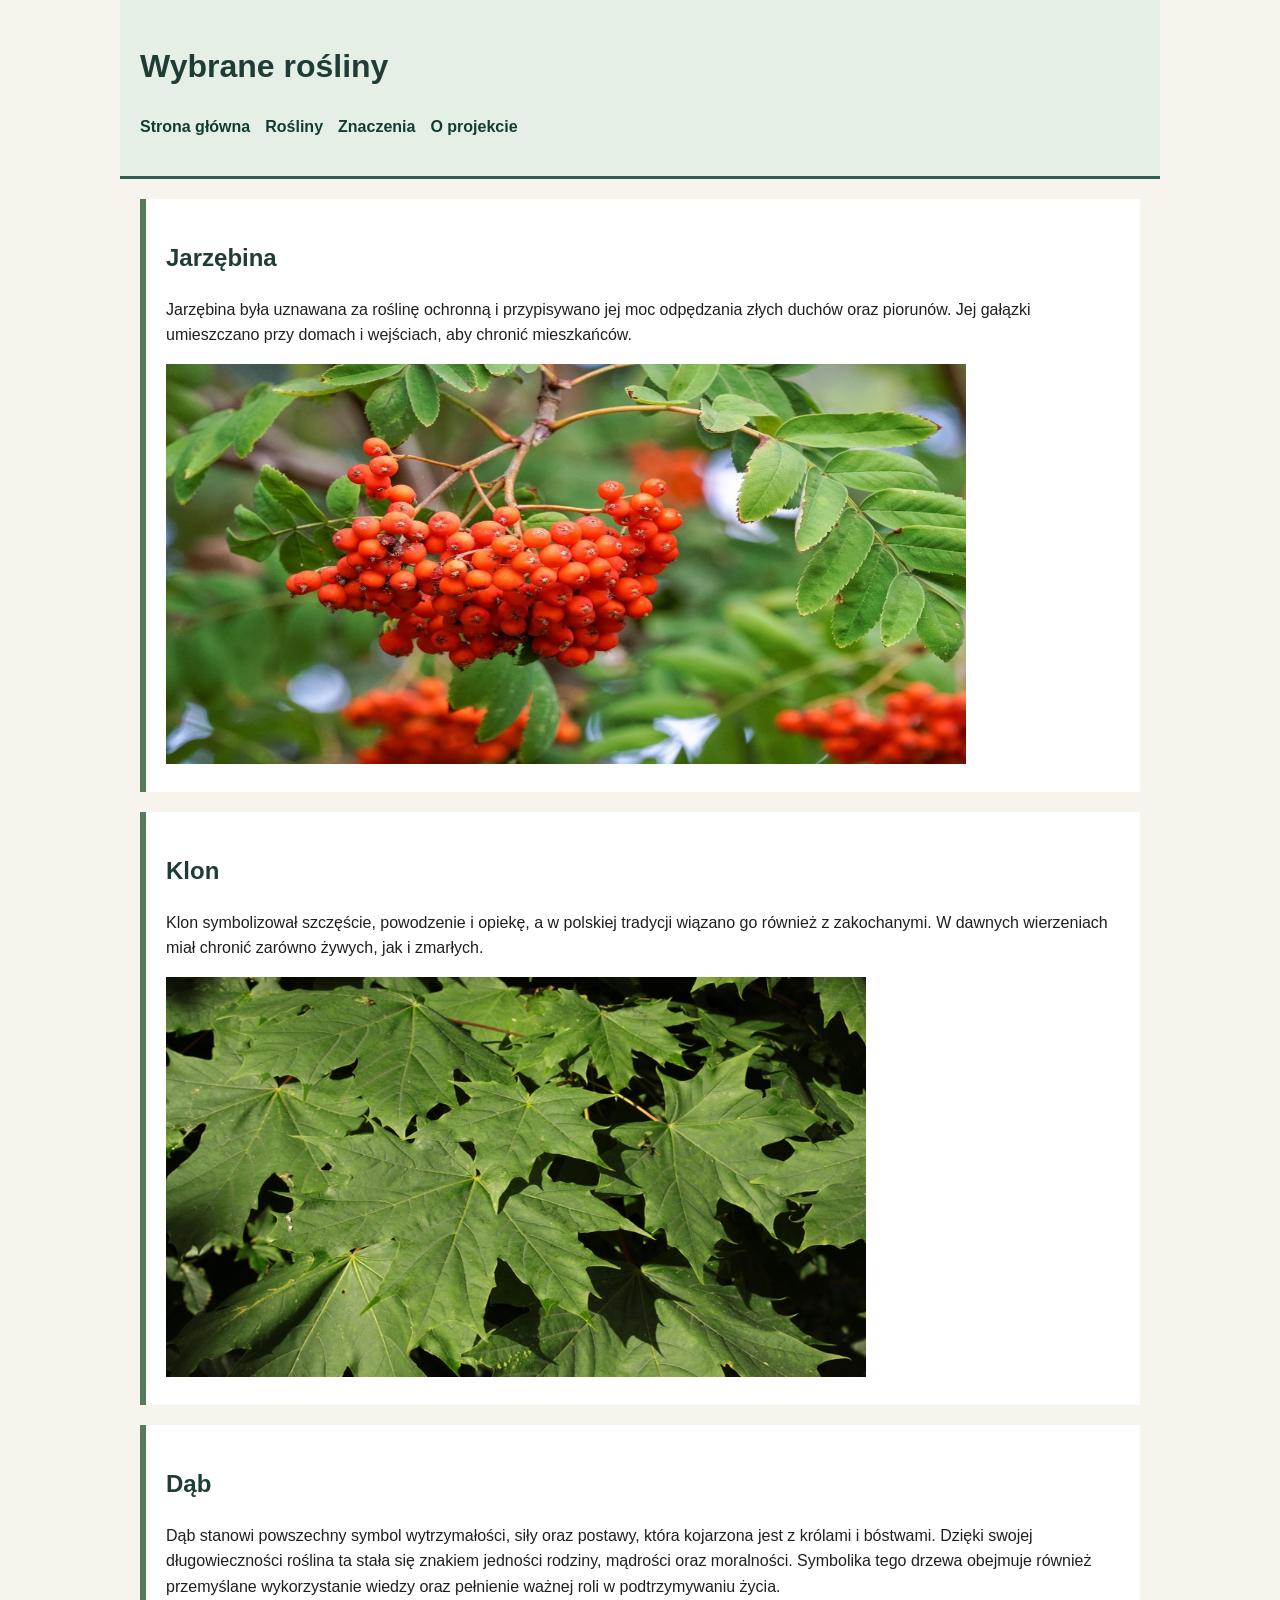
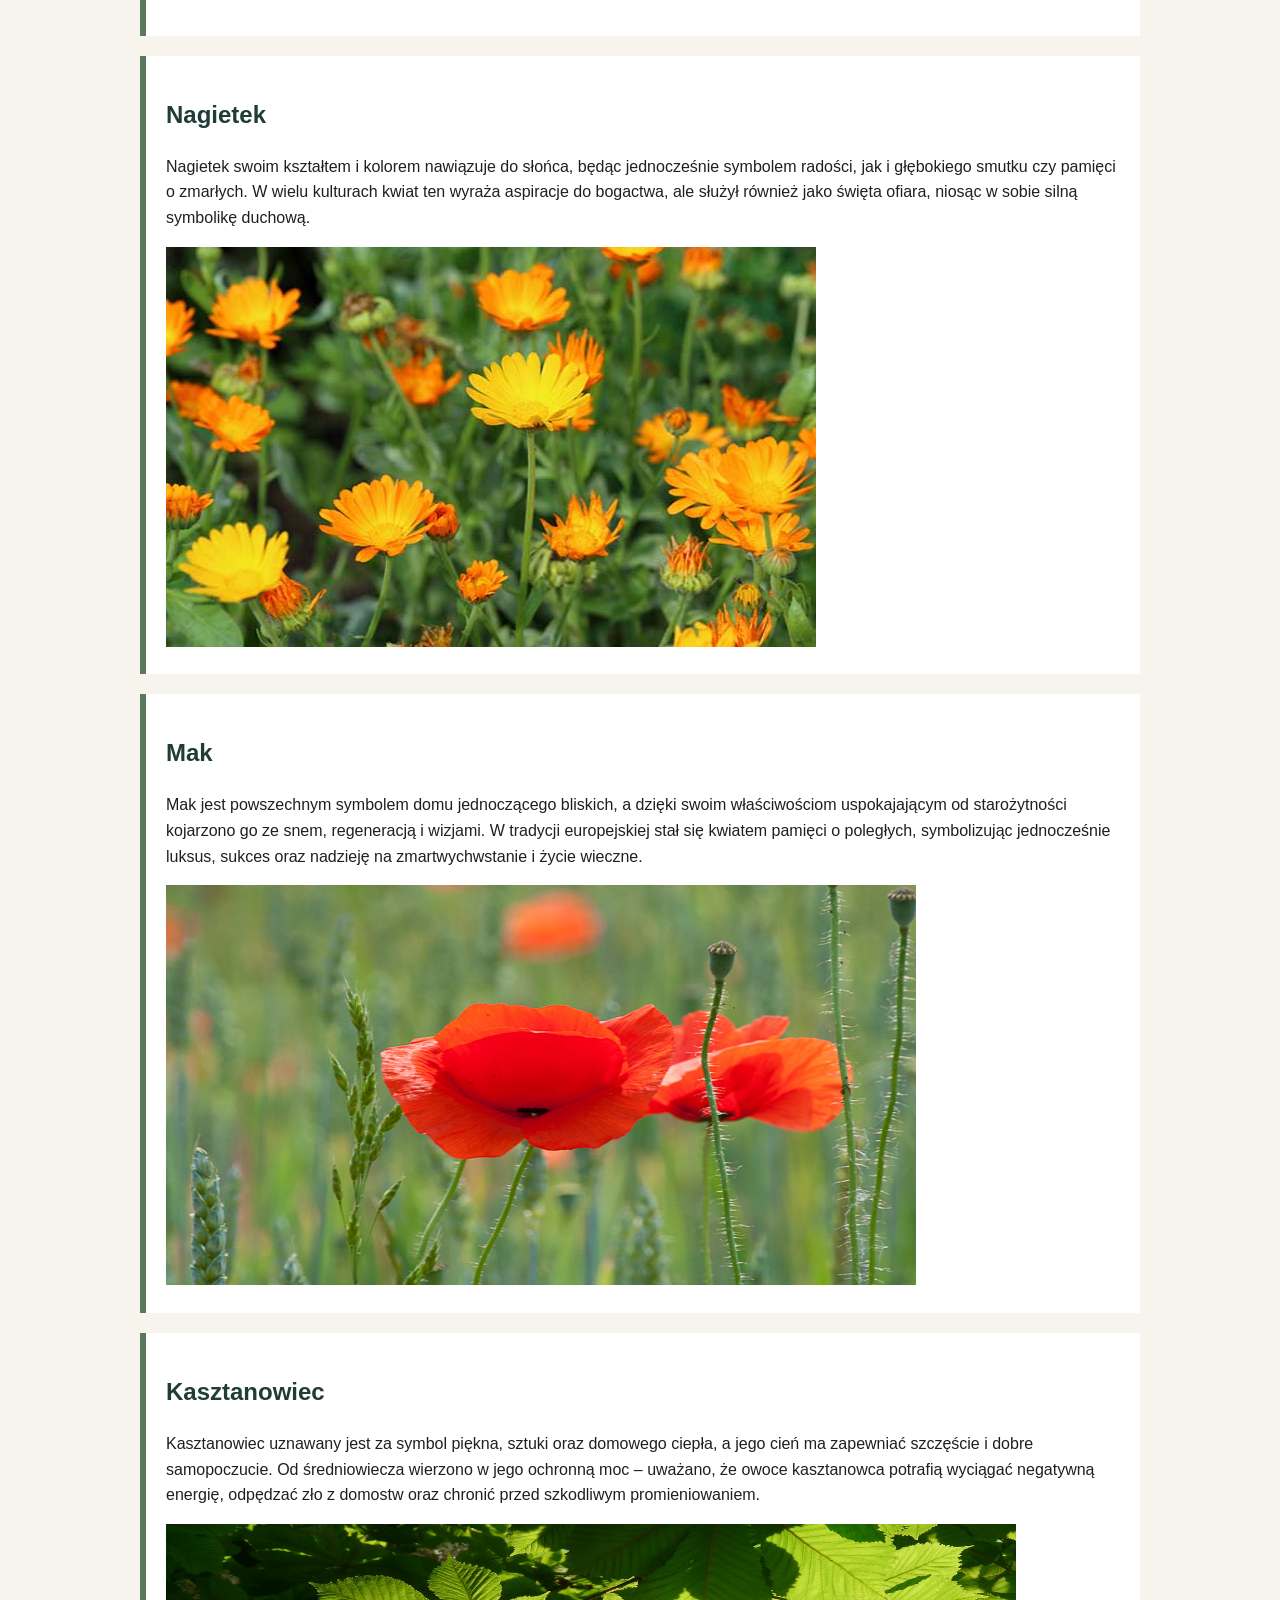
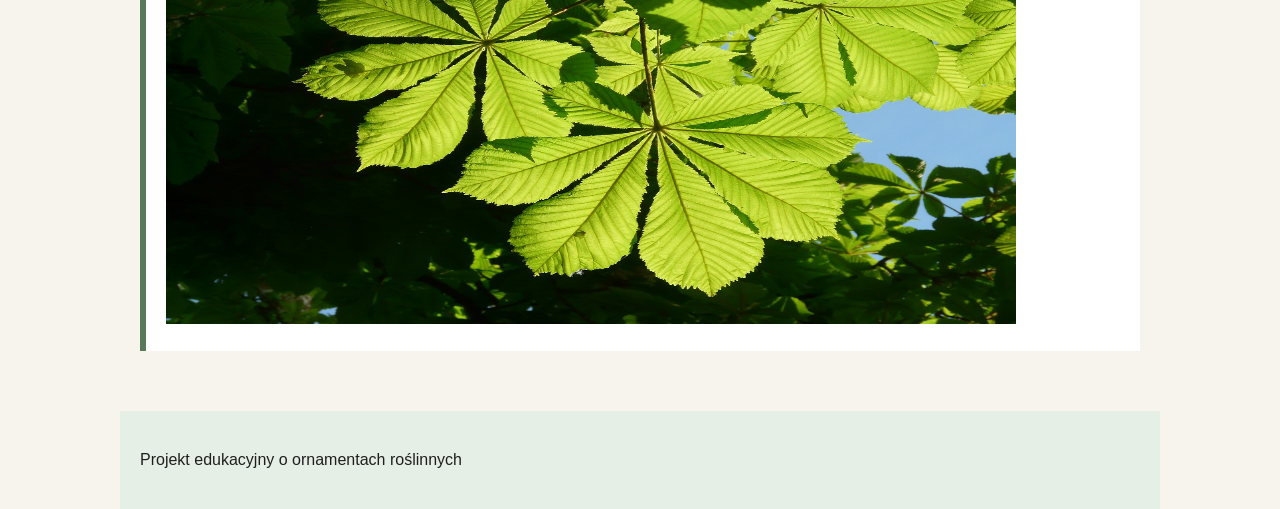
==== gatunki.html @ 64406c85 "Update gatunki.html" ====
<!DOCTYPE html>
<html lang="pl">
<head>
  <meta charset="UTF-8">
  <meta name="viewport" content="width=device-width, initial-scale=1.0">
  <title>Rośliny - Ornamenty roślinne</title>
  <link rel="stylesheet" href="style.css">
</head>
<body>
  <a class="skip-link" href="#main-content">Przejdź do treści</a>

  <header>
    <h1>Wybrane rośliny</h1>
    <nav aria-label="Menu główne">
      <ul>
        <li><a href="index.html">Strona główna</a></li>
        <li><a href="gatunki.html">Rośliny</a></li>
        <li><a href="znaczenia.html">Znaczenia</a></li>
        <li><a href="o-projekcie.html">O projekcie</a></li>
      </ul>
    </nav>
  </header>

  <main id="main-content">
    <article>
      <h2>Jarzębina</h2>
      <p>Jarzębina była uznawana za roślinę ochronną i przypisywano jej moc odpędzania złych duchów oraz piorunów. Jej gałązki umieszczano przy domach i wejściach, aby chronić mieszkańców.</p>
      <img src="jarzebina.jpg" alt="Jarzębina" style="width:800px;height:400px;">
    </article>

    <article>
      <h2>Klon</h2>
      <p>Klon symbolizował szczęście, powodzenie i opiekę, a w polskiej tradycji wiązano go również z zakochanymi. W dawnych wierzeniach miał chronić zarówno żywych, jak i zmarłych.</p>
    <img src="klon.jpg" alt="Klon" style="width:700px;height:400px;">
    </article>

    <article>
      <h2>Dąb</h2>
      <p>Dąb stanowi powszechny symbol wytrzymałości, siły oraz postawy, która kojarzona jest z królami i bóstwami. Dzięki swojej długowieczności roślina ta stała się znakiem jedności rodziny, mądrości oraz moralności. Symbolika tego drzewa obejmuje również przemyślane wykorzystanie wiedzy oraz pełnienie ważnej roli w podtrzymywaniu życia.</p
       <img src="dab.jpg" alt="Dąb" style="width:600px;height:400px;">                                                                                                                                                                                                                                                                                                                                                
    </article>

    <article>
      <h2>Nagietek</h2>
      <p>Nagietek swoim kształtem i kolorem nawiązuje do słońca, będąc jednocześnie symbolem radości, jak i głębokiego smutku czy pamięci o zmarłych. W wielu kulturach kwiat ten wyraża aspiracje do bogactwa, ale służył również jako święta ofiara, niosąc w sobie silną symbolikę duchową.</p>
    <img src="nagietek.jpg" alt="Nagietek" style="width:650px;height:400px;">
    </article>

    <article>
      <h2>Mak</h2>
      <p>Mak jest powszechnym symbolem domu jednoczącego bliskich, a dzięki swoim właściwościom uspokajającym od starożytności kojarzono go ze snem, regeneracją i wizjami. W tradycji europejskiej stał się kwiatem pamięci o poległych, symbolizując jednocześnie luksus, sukces oraz nadzieję na zmartwychwstanie i życie wieczne.</p>
    <img src="mak.jpg" alt="Mak" style="width:750px;height:400px;">
    </article>

    <article>
      <h2>Kasztanowiec</h2>
      <p>Kasztanowiec uznawany jest za symbol piękna, sztuki oraz domowego ciepła, a jego cień ma zapewniać szczęście i dobre samopoczucie. Od średniowiecza wierzono w jego ochronną moc – uważano, że owoce kasztanowca potrafią wyciągać negatywną energię, odpędzać zło z domostw oraz chronić przed szkodliwym promieniowaniem.</p>
    <img src="kasztanowiec.jpg" alt="Kasztanowiec" style="width:850px;height:400px;">
    </article>
  </main>

  <footer>
    <p>Projekt edukacyjny o ornamentach roślinnych</p>
  </footer>
</body>
</html>
---- style.css ----
body {
  font-family: Arial, sans-serif;
  line-height: 1.6;
  margin: 0;
  background-color: #f7f4ed;
  color: #1f1f1f;
}

header, main, footer {
  max-width: 1000px;
  margin: 0 auto;
  padding: 20px;
}

header {
  background-color: #e6efe6;
  border-bottom: 3px solid #2f5d50;
}

h1, h2 {
  color: #1f3d36;
}

nav ul {
  list-style: none;
  padding: 0;
  display: flex;
  flex-wrap: wrap;
  gap: 15px;
}

nav a {
  text-decoration: none;
  color: #123c33;
  font-weight: bold;
}

nav a:hover,
nav a:focus {
  text-decoration: underline;
  background-color: #d7eadc;
}

section, article {
  background-color: #ffffff;
  margin-bottom: 20px;
  padding: 20px;
  border-left: 6px solid #587a5a;
}

footer {
  background-color: #e6efe6;
  margin-top: 20px;
}

.skip-link {
  position: absolute;
  left: -9999px;
  top: auto;
}

.skip-link:focus {
  left: 20px;
  top: 20px;
  background: #ffffff;
  color: #000000;
  padding: 10px;
  border: 2px solid #000000;
  z-index: 1000;
}

a:focus,
button:focus {
  outline: 3px solid #000000;
  outline-offset: 2px;
}
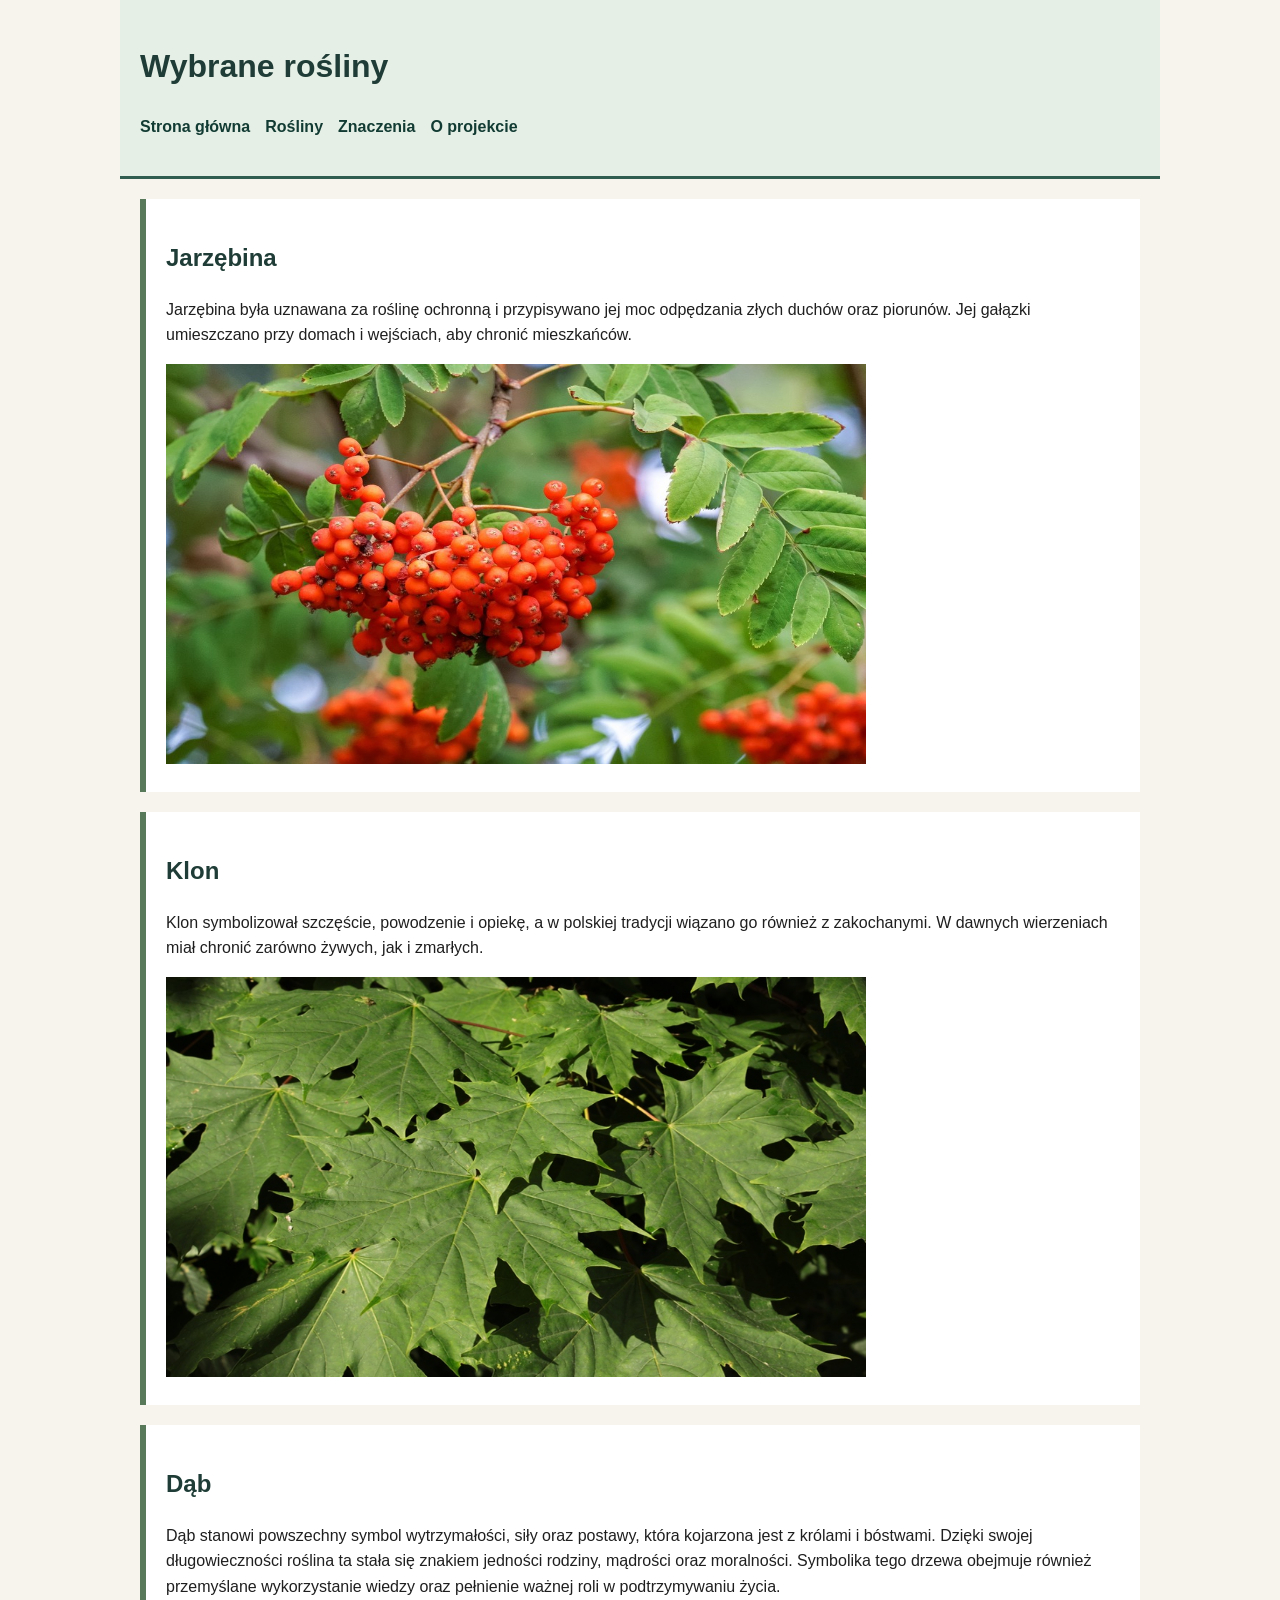
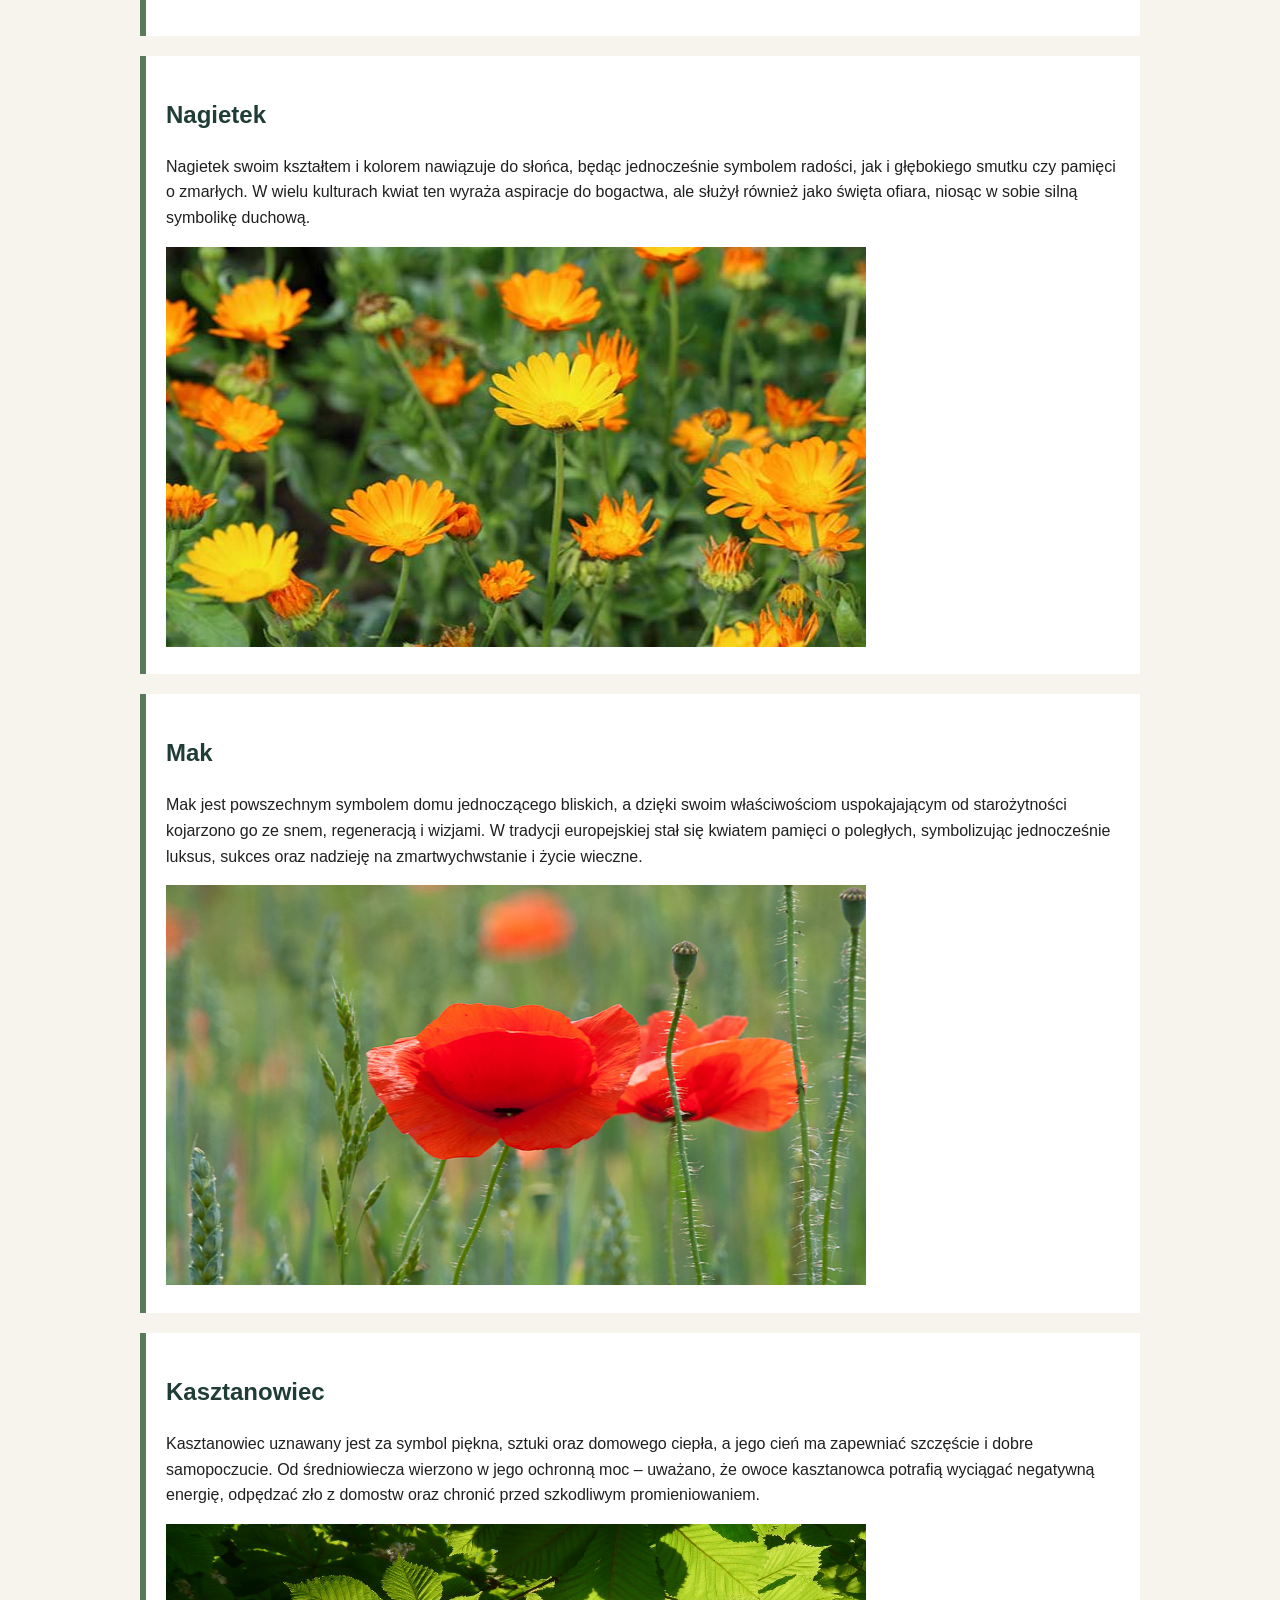
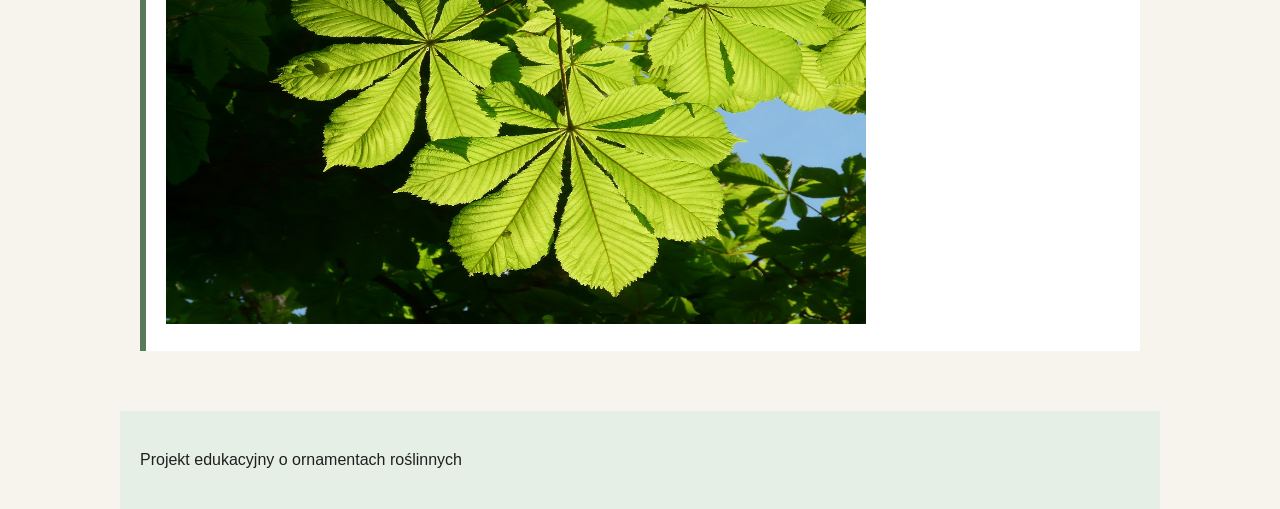
==== commit 447739d1: "Update gatunki.html" ====
--- a/gatunki.html
+++ b/gatunki.html
@@ -25,7 +25,7 @@
     <article>
       <h2>Jarzębina</h2>
       <p>Jarzębina była uznawana za roślinę ochronną i przypisywano jej moc odpędzania złych duchów oraz piorunów. Jej gałązki umieszczano przy domach i wejściach, aby chronić mieszkańców.</p>
-      <img src="jarzebina.jpg" alt="Jarzębina" style="width:800px;height:400px;">
+      <img src="jarzebina.jpg" alt="Jarzębina" style="width:700px;height:400px;">
     </article>
 
     <article>
@@ -37,25 +37,25 @@
     <article>
       <h2>Dąb</h2>
       <p>Dąb stanowi powszechny symbol wytrzymałości, siły oraz postawy, która kojarzona jest z królami i bóstwami. Dzięki swojej długowieczności roślina ta stała się znakiem jedności rodziny, mądrości oraz moralności. Symbolika tego drzewa obejmuje również przemyślane wykorzystanie wiedzy oraz pełnienie ważnej roli w podtrzymywaniu życia.</p
-       <img src="dab.jpg" alt="Dąb" style="width:600px;height:400px;">                                                                                                                                                                                                                                                                                                                                                
+       <img src="dab.jpg" alt="Dąb" style="width:700px;height:400px;">                                                                                                                                                                                                                                                                                                                                                
     </article>
 
     <article>
       <h2>Nagietek</h2>
       <p>Nagietek swoim kształtem i kolorem nawiązuje do słońca, będąc jednocześnie symbolem radości, jak i głębokiego smutku czy pamięci o zmarłych. W wielu kulturach kwiat ten wyraża aspiracje do bogactwa, ale służył również jako święta ofiara, niosąc w sobie silną symbolikę duchową.</p>
-    <img src="nagietek.jpg" alt="Nagietek" style="width:650px;height:400px;">
+    <img src="nagietek.jpg" alt="Nagietek" style="width:700px;height:400px;">
     </article>
 
     <article>
       <h2>Mak</h2>
       <p>Mak jest powszechnym symbolem domu jednoczącego bliskich, a dzięki swoim właściwościom uspokajającym od starożytności kojarzono go ze snem, regeneracją i wizjami. W tradycji europejskiej stał się kwiatem pamięci o poległych, symbolizując jednocześnie luksus, sukces oraz nadzieję na zmartwychwstanie i życie wieczne.</p>
-    <img src="mak.jpg" alt="Mak" style="width:750px;height:400px;">
+    <img src="mak.jpg" alt="Mak" style="width:700px;height:400px;">
     </article>
 
     <article>
       <h2>Kasztanowiec</h2>
       <p>Kasztanowiec uznawany jest za symbol piękna, sztuki oraz domowego ciepła, a jego cień ma zapewniać szczęście i dobre samopoczucie. Od średniowiecza wierzono w jego ochronną moc – uważano, że owoce kasztanowca potrafią wyciągać negatywną energię, odpędzać zło z domostw oraz chronić przed szkodliwym promieniowaniem.</p>
-    <img src="kasztanowiec.jpg" alt="Kasztanowiec" style="width:850px;height:400px;">
+    <img src="kasztanowiec.jpg" alt="Kasztanowiec" style="width:700px;height:400px;">
     </article>
   </main>
 
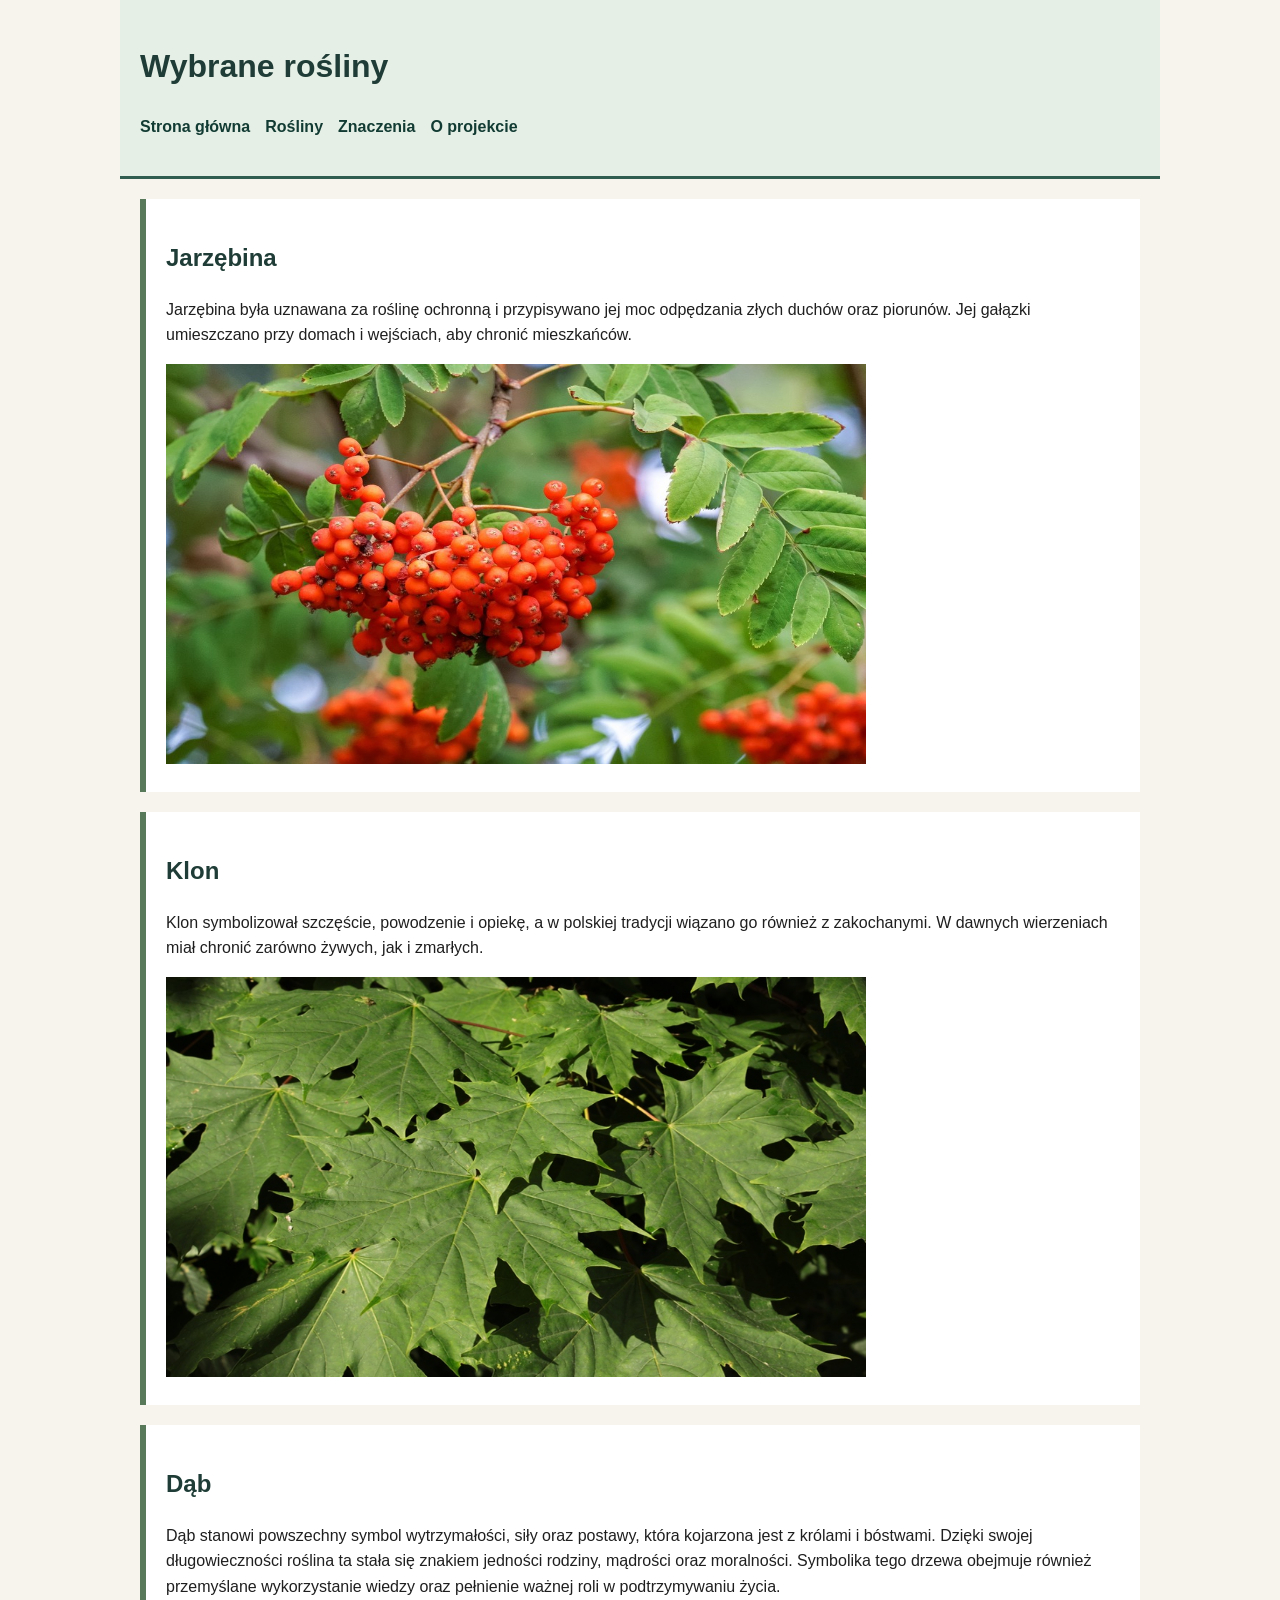
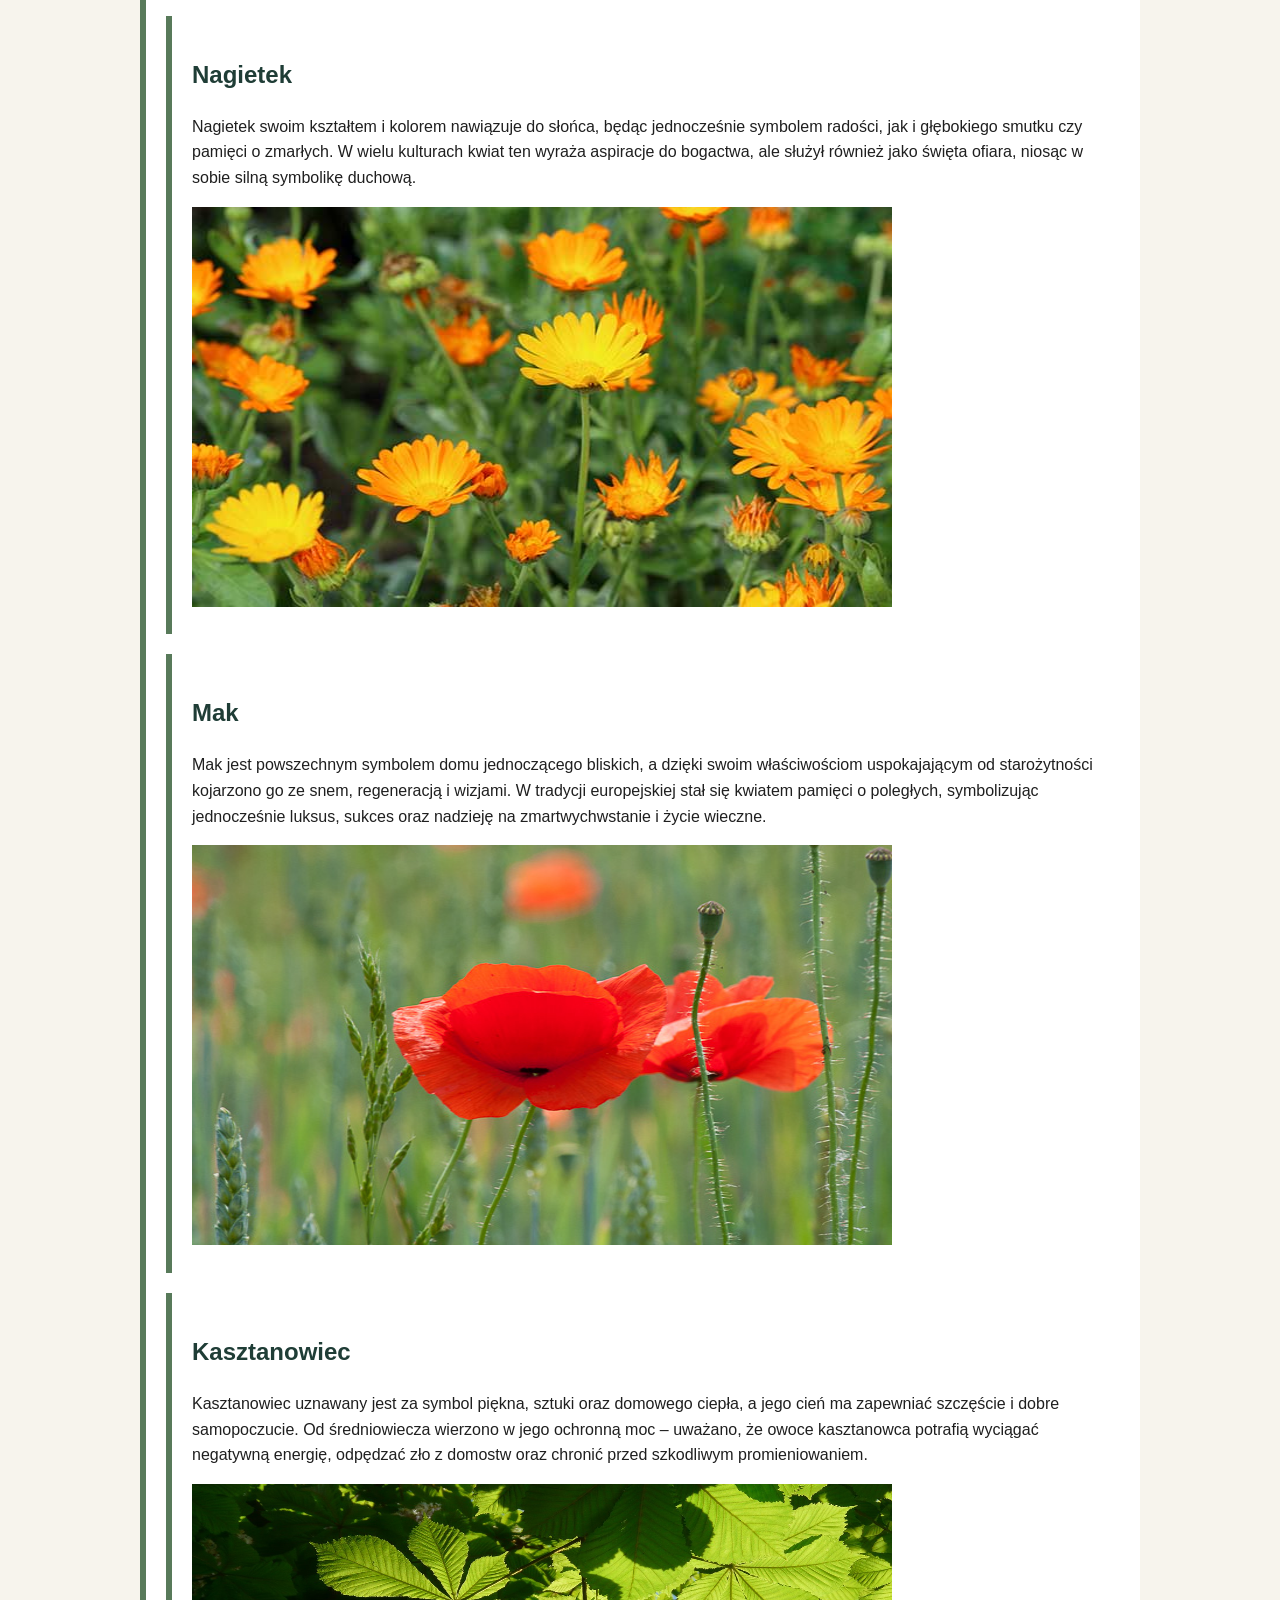
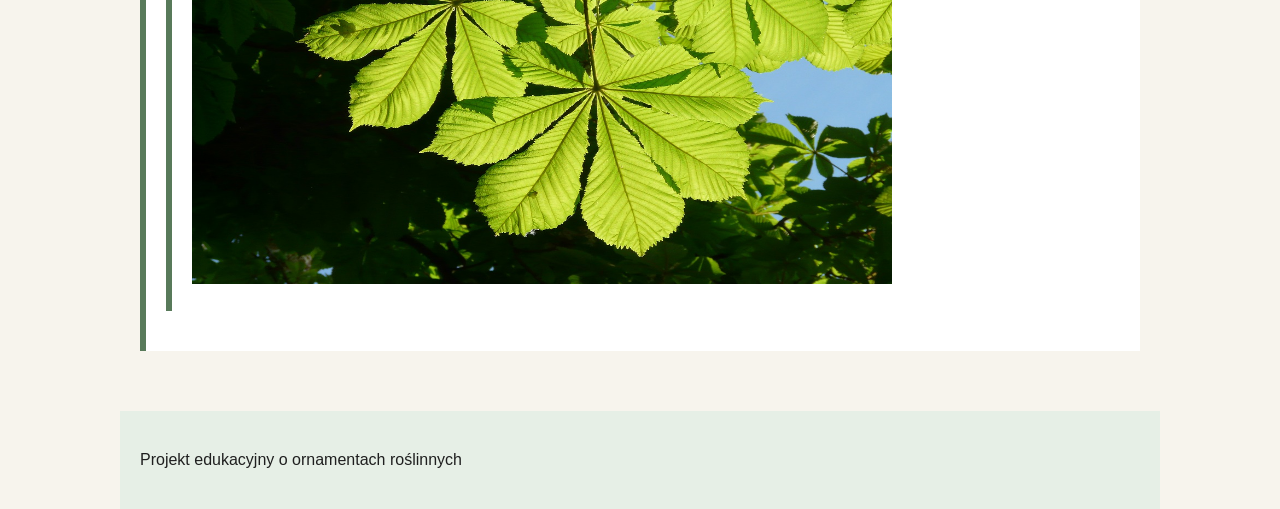
==== commit a4ffb0c0: "Update gatunki.html" ====
--- a/gatunki.html
+++ b/gatunki.html
@@ -37,7 +37,7 @@
     <article>
       <h2>Dąb</h2>
       <p>Dąb stanowi powszechny symbol wytrzymałości, siły oraz postawy, która kojarzona jest z królami i bóstwami. Dzięki swojej długowieczności roślina ta stała się znakiem jedności rodziny, mądrości oraz moralności. Symbolika tego drzewa obejmuje również przemyślane wykorzystanie wiedzy oraz pełnienie ważnej roli w podtrzymywaniu życia.</p
-       <img src="dab.jpg" alt="Dąb" style="width:700px;height:400px;">                                                                                                                                                                                                                                                                                                                                                
+                                                                                                                                                                                                                                                                                                                                                 
     </article>
 
     <article>
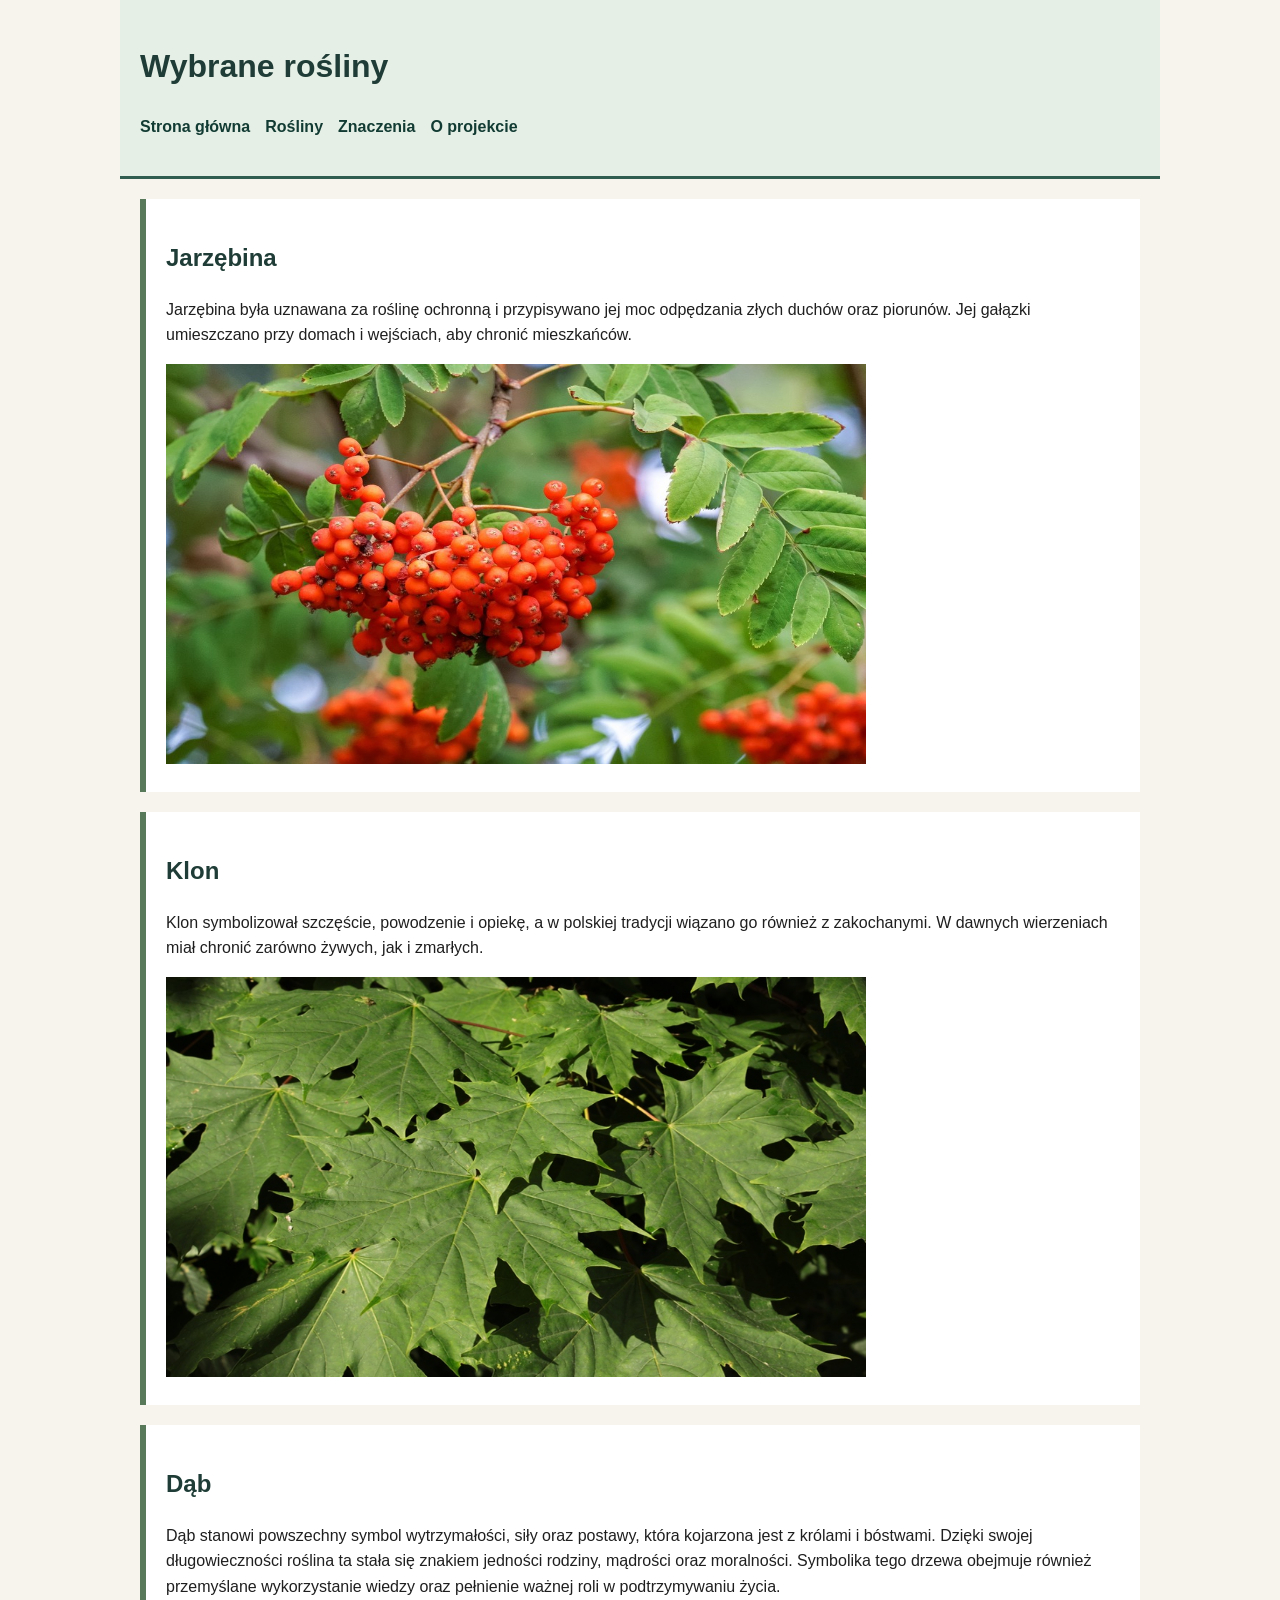
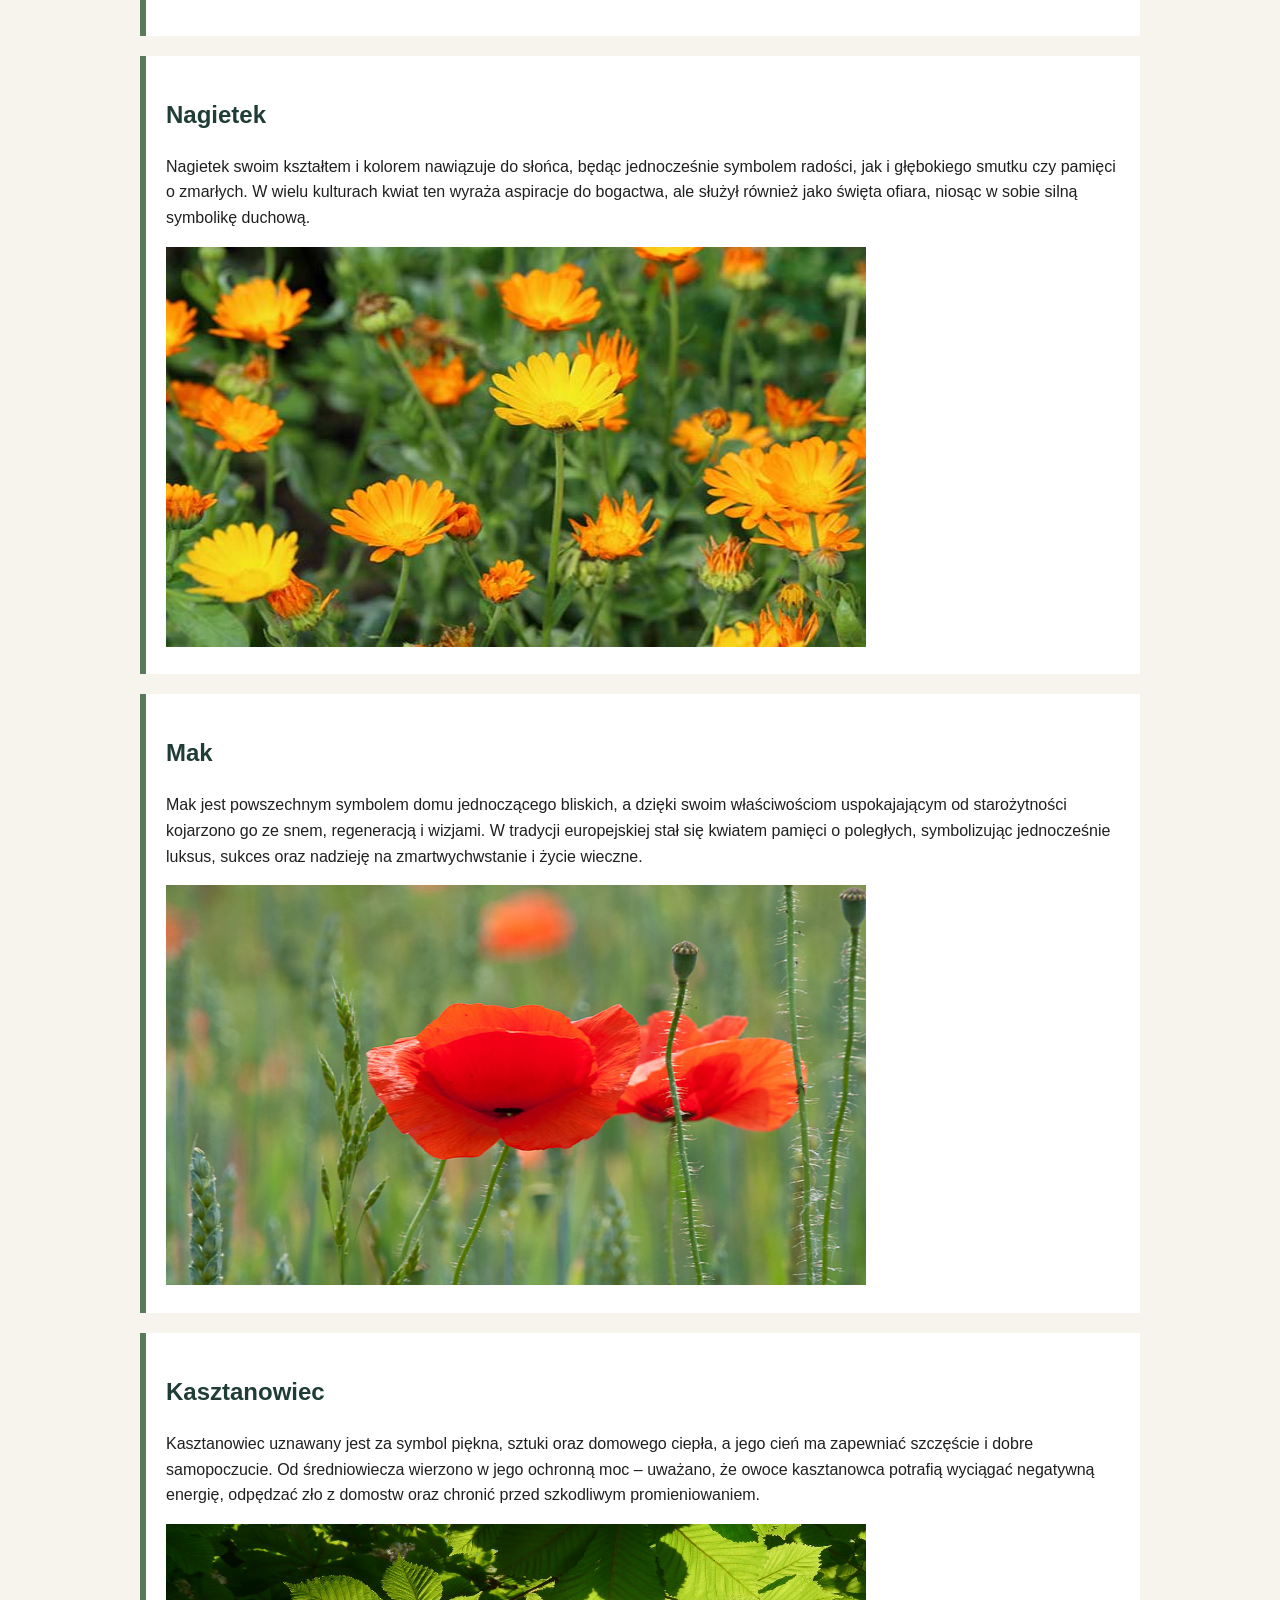
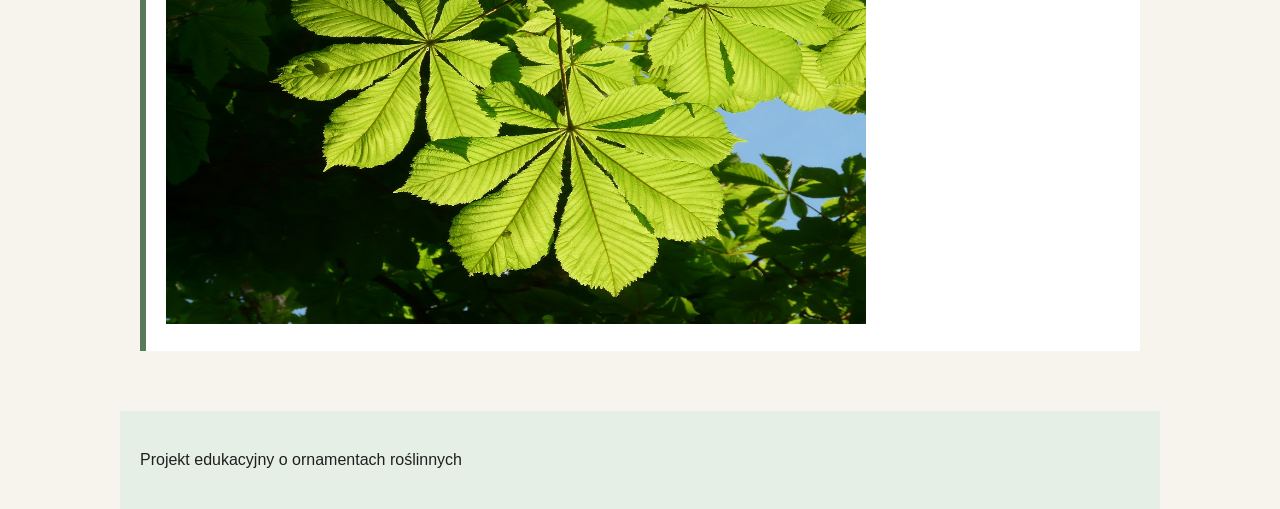
==== commit 8e2d3195: "Update gatunki.html" ====
--- a/gatunki.html
+++ b/gatunki.html
@@ -37,7 +37,7 @@
     <article>
       <h2>Dąb</h2>
       <p>Dąb stanowi powszechny symbol wytrzymałości, siły oraz postawy, która kojarzona jest z królami i bóstwami. Dzięki swojej długowieczności roślina ta stała się znakiem jedności rodziny, mądrości oraz moralności. Symbolika tego drzewa obejmuje również przemyślane wykorzystanie wiedzy oraz pełnienie ważnej roli w podtrzymywaniu życia.</p
-                                                                                                                                                                                                                                                                                                                                                 
+      <img src="dab.jpg" alt="Dąb" style="width:700px;height:400px;">                                                                                                                                                                                                                                                                                                                                           
     </article>
 
     <article>
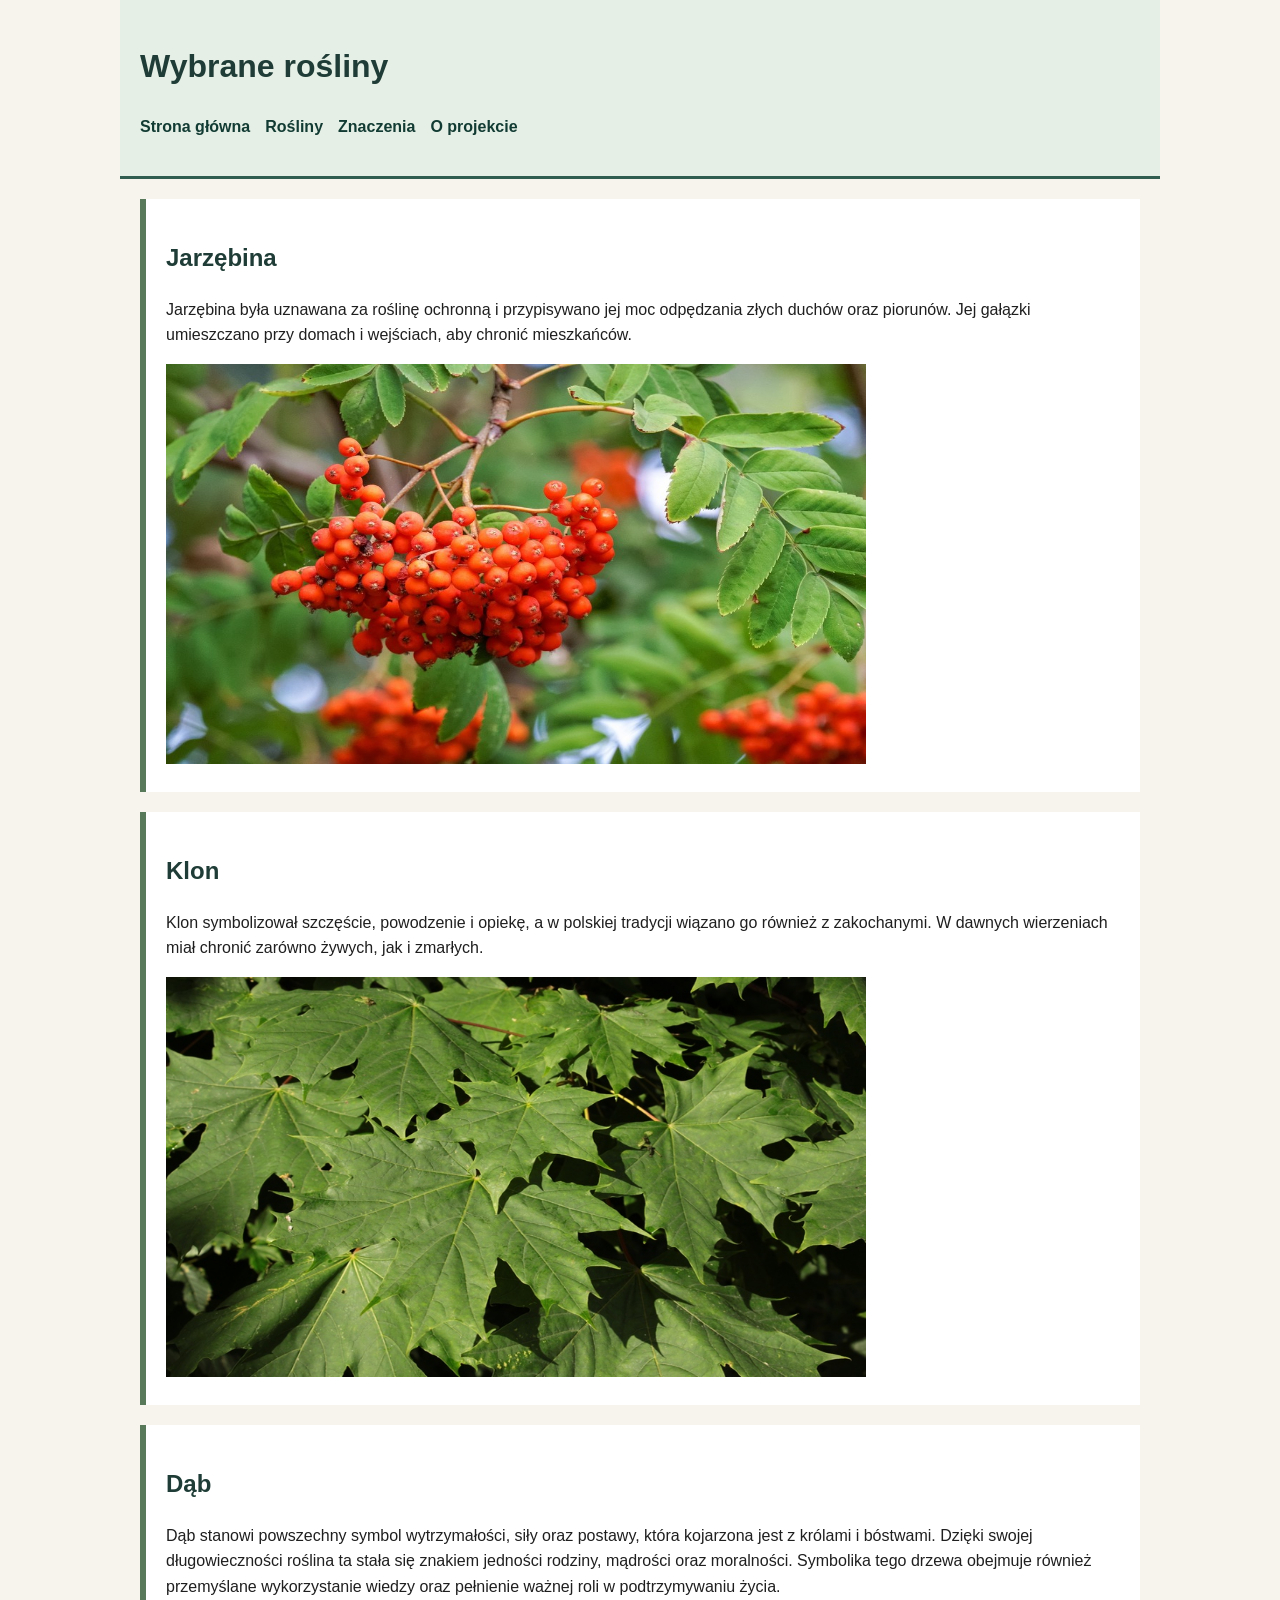
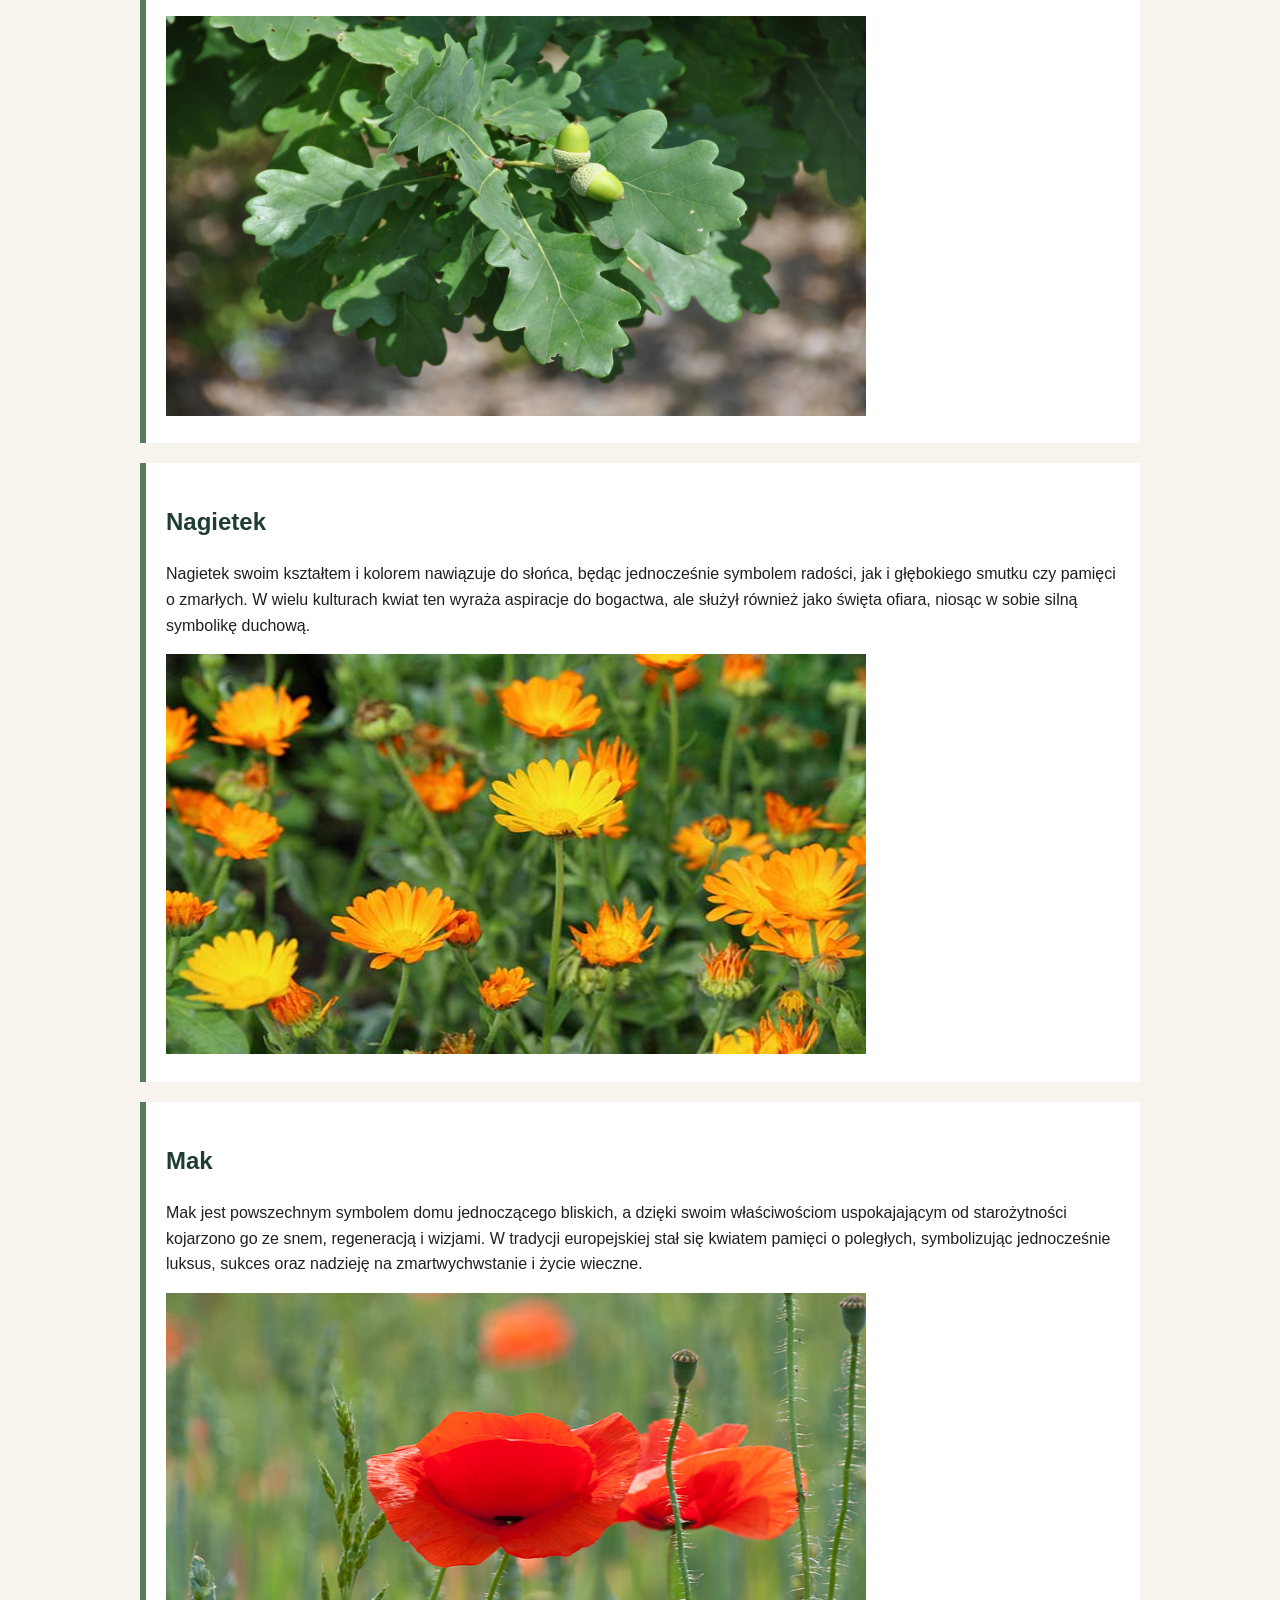
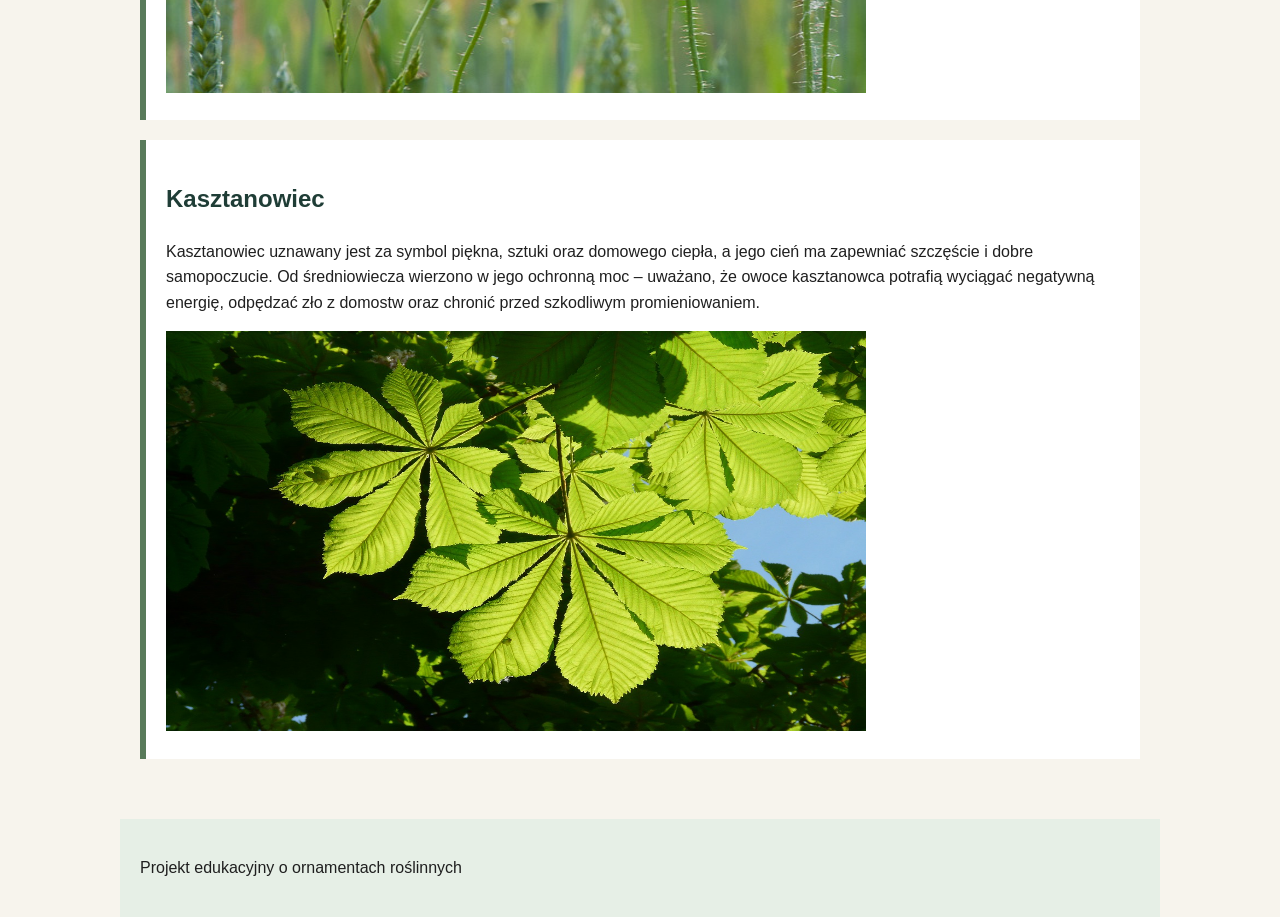
==== commit 4fa4a507: "Update gatunki.html" ====
--- a/gatunki.html
+++ b/gatunki.html
@@ -36,7 +36,7 @@
 
     <article>
       <h2>Dąb</h2>
-      <p>Dąb stanowi powszechny symbol wytrzymałości, siły oraz postawy, która kojarzona jest z królami i bóstwami. Dzięki swojej długowieczności roślina ta stała się znakiem jedności rodziny, mądrości oraz moralności. Symbolika tego drzewa obejmuje również przemyślane wykorzystanie wiedzy oraz pełnienie ważnej roli w podtrzymywaniu życia.</p
+      <p>Dąb stanowi powszechny symbol wytrzymałości, siły oraz postawy, która kojarzona jest z królami i bóstwami. Dzięki swojej długowieczności roślina ta stała się znakiem jedności rodziny, mądrości oraz moralności. Symbolika tego drzewa obejmuje również przemyślane wykorzystanie wiedzy oraz pełnienie ważnej roli w podtrzymywaniu życia.</p>
       <img src="dab.jpg" alt="Dąb" style="width:700px;height:400px;">                                                                                                                                                                                                                                                                                                                                           
     </article>
 
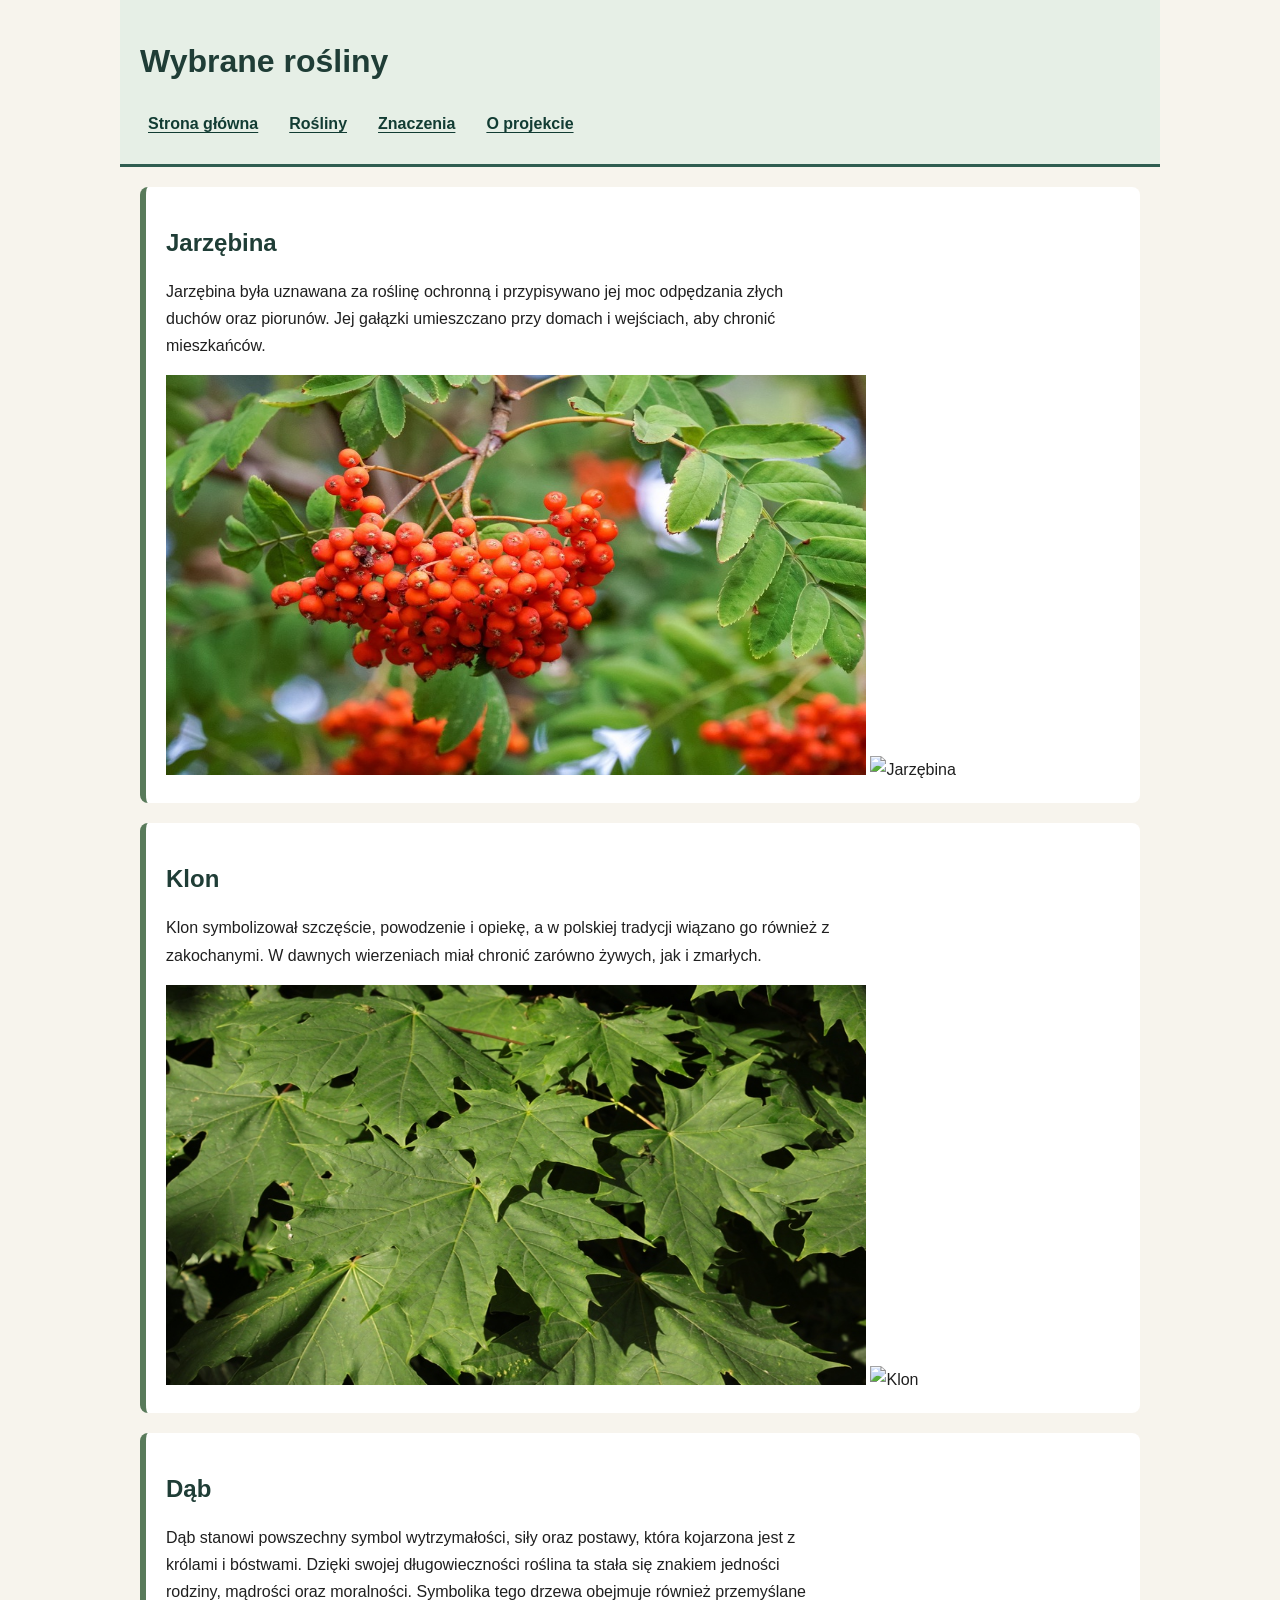
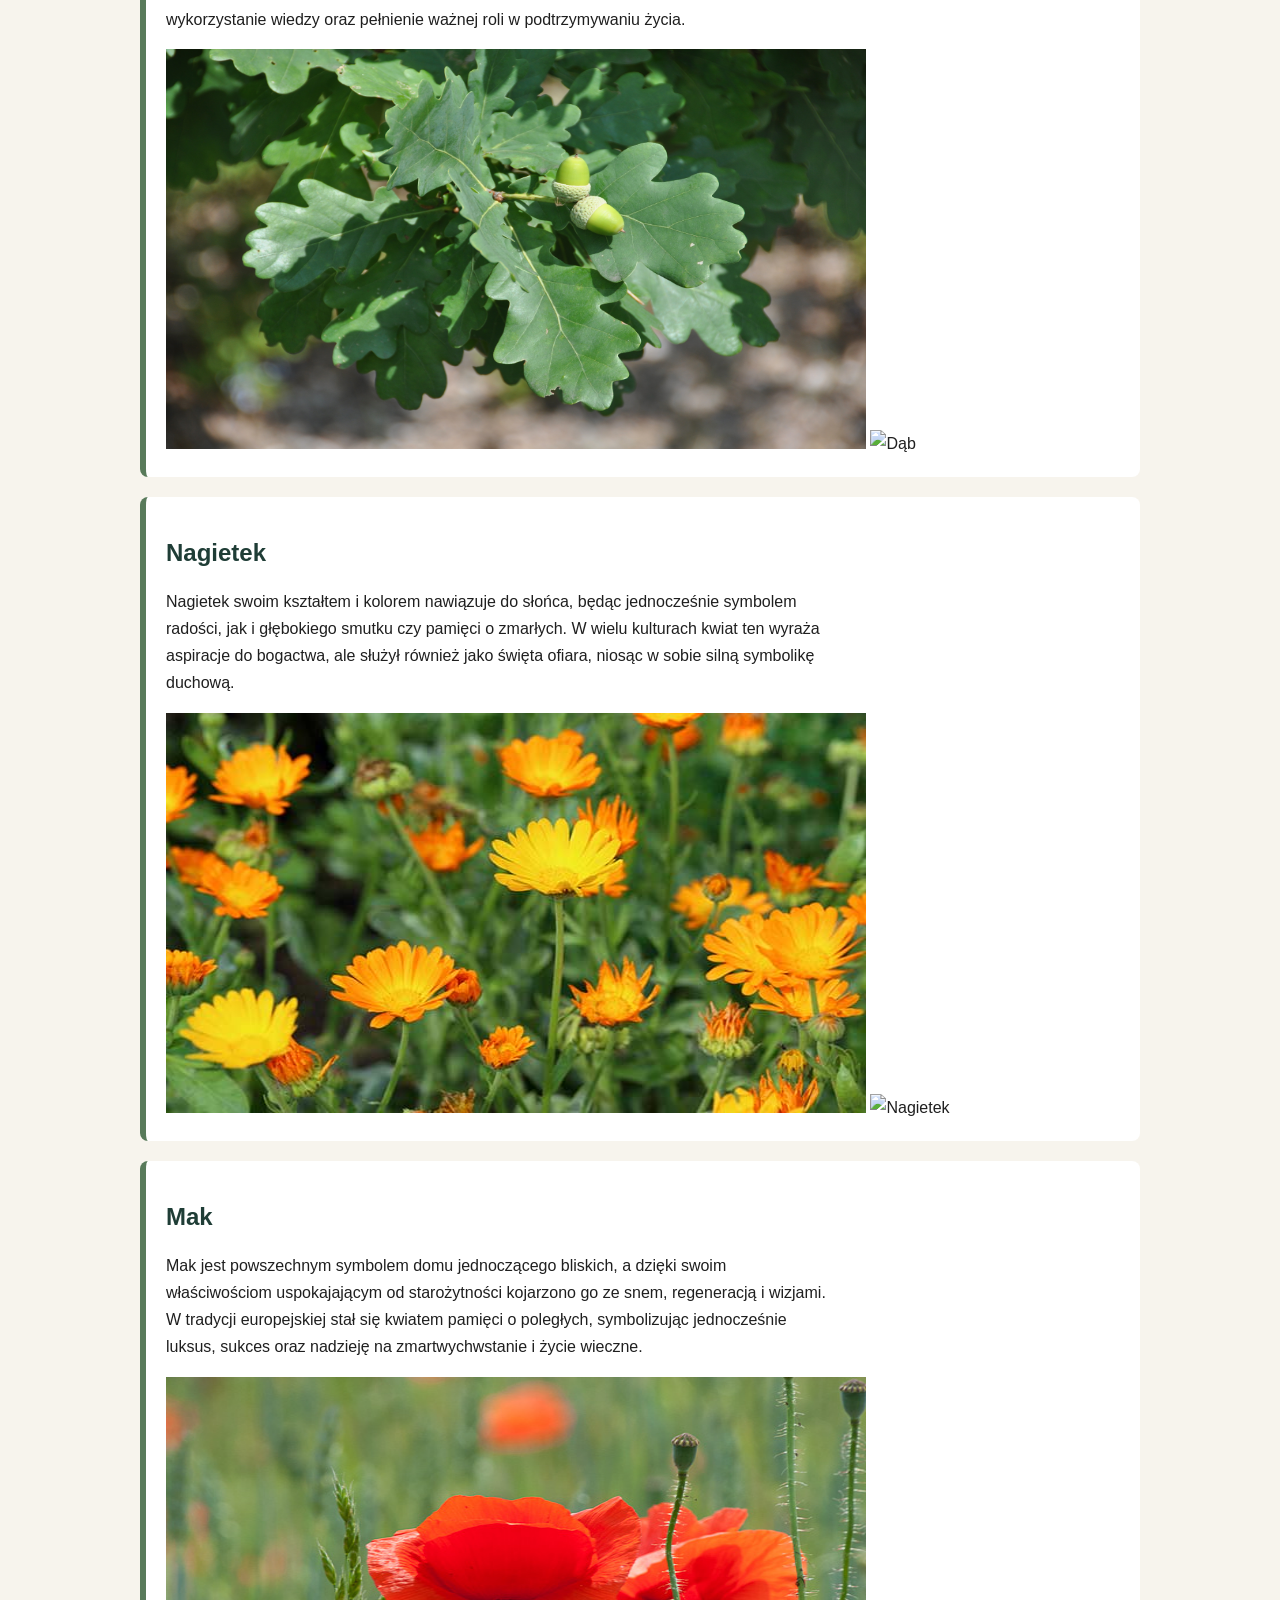
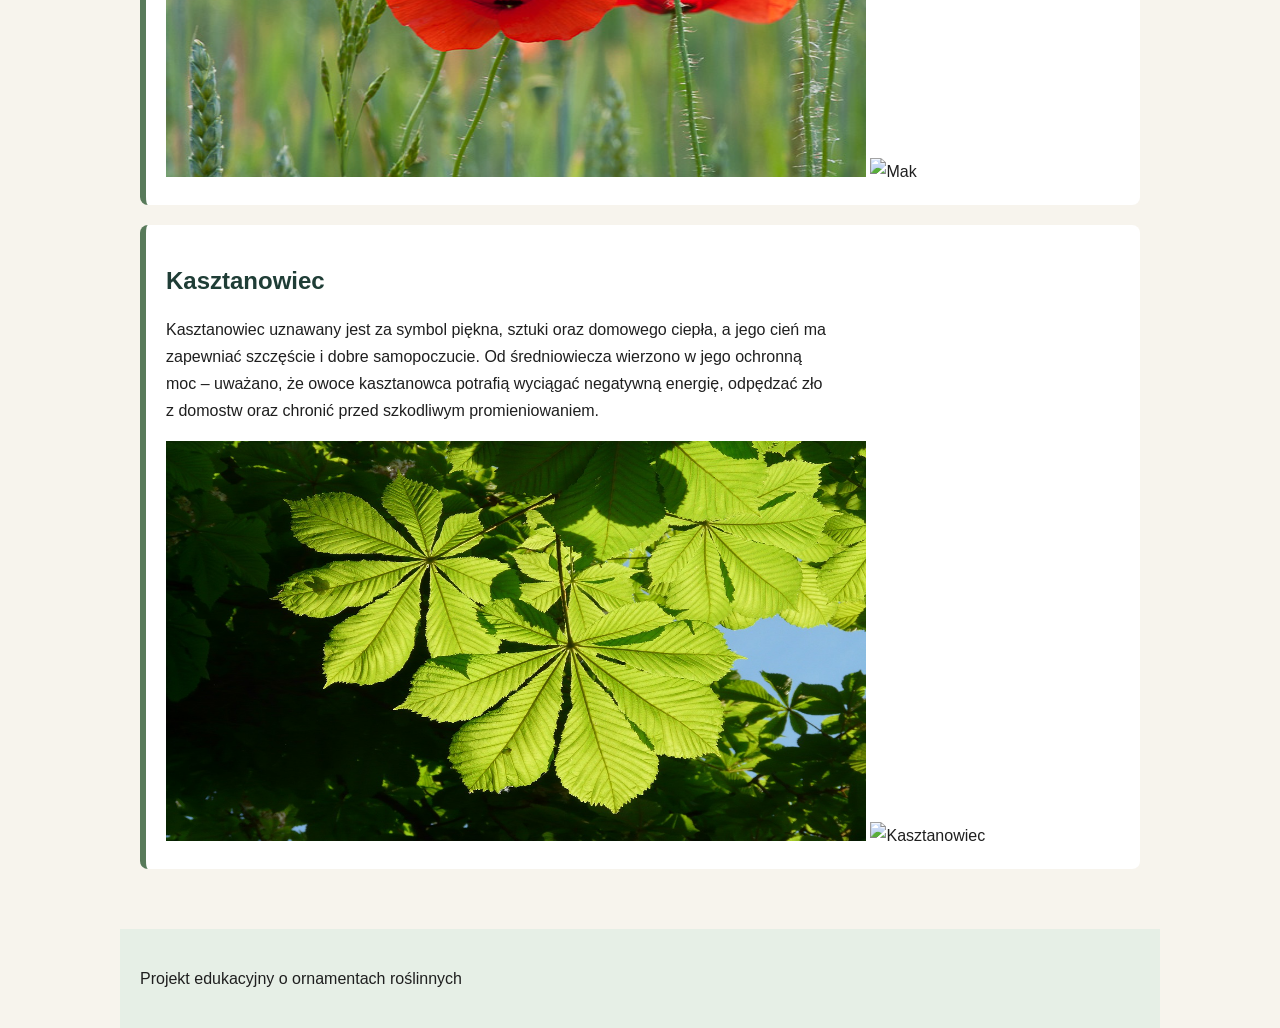
==== commit e05bc1d4: "Update gatunki.html" ====
--- a/gatunki.html
+++ b/gatunki.html
@@ -26,36 +26,42 @@
       <h2>Jarzębina</h2>
       <p>Jarzębina była uznawana za roślinę ochronną i przypisywano jej moc odpędzania złych duchów oraz piorunów. Jej gałązki umieszczano przy domach i wejściach, aby chronić mieszkańców.</p>
       <img src="jarzebina.jpg" alt="Jarzębina" style="width:700px;height:400px;">
+      <img src="jarzebina_blok.png" alt="Jarzębina" style="width:700px;height:400px;">
     </article>
 
     <article>
       <h2>Klon</h2>
       <p>Klon symbolizował szczęście, powodzenie i opiekę, a w polskiej tradycji wiązano go również z zakochanymi. W dawnych wierzeniach miał chronić zarówno żywych, jak i zmarłych.</p>
     <img src="klon.jpg" alt="Klon" style="width:700px;height:400px;">
+      <img src="klon_blok.png" alt="Klon" style="width:700px;height:400px;">
     </article>
 
     <article>
       <h2>Dąb</h2>
       <p>Dąb stanowi powszechny symbol wytrzymałości, siły oraz postawy, która kojarzona jest z królami i bóstwami. Dzięki swojej długowieczności roślina ta stała się znakiem jedności rodziny, mądrości oraz moralności. Symbolika tego drzewa obejmuje również przemyślane wykorzystanie wiedzy oraz pełnienie ważnej roli w podtrzymywaniu życia.</p>
-      <img src="dab.jpg" alt="Dąb" style="width:700px;height:400px;">                                                                                                                                                                                                                                                                                                                                           
+      <img src="dab.jpg" alt="Dąb" style="width:700px;height:400px;">
+      <img src="dab_blok.png" alt="Dąb" style="width:700px;height:400px;">
     </article>
 
     <article>
       <h2>Nagietek</h2>
       <p>Nagietek swoim kształtem i kolorem nawiązuje do słońca, będąc jednocześnie symbolem radości, jak i głębokiego smutku czy pamięci o zmarłych. W wielu kulturach kwiat ten wyraża aspiracje do bogactwa, ale służył również jako święta ofiara, niosąc w sobie silną symbolikę duchową.</p>
     <img src="nagietek.jpg" alt="Nagietek" style="width:700px;height:400px;">
+      <img src="nagietek_blok.png" alt="Nagietek" style="width:700px;height:400px;">
     </article>
 
     <article>
       <h2>Mak</h2>
       <p>Mak jest powszechnym symbolem domu jednoczącego bliskich, a dzięki swoim właściwościom uspokajającym od starożytności kojarzono go ze snem, regeneracją i wizjami. W tradycji europejskiej stał się kwiatem pamięci o poległych, symbolizując jednocześnie luksus, sukces oraz nadzieję na zmartwychwstanie i życie wieczne.</p>
     <img src="mak.jpg" alt="Mak" style="width:700px;height:400px;">
+      <img src="mak_blok.png" alt="Mak" style="width:700px;height:400px;">
     </article>
 
     <article>
       <h2>Kasztanowiec</h2>
       <p>Kasztanowiec uznawany jest za symbol piękna, sztuki oraz domowego ciepła, a jego cień ma zapewniać szczęście i dobre samopoczucie. Od średniowiecza wierzono w jego ochronną moc – uważano, że owoce kasztanowca potrafią wyciągać negatywną energię, odpędzać zło z domostw oraz chronić przed szkodliwym promieniowaniem.</p>
     <img src="kasztanowiec.jpg" alt="Kasztanowiec" style="width:700px;height:400px;">
+      <img src="Kasztanowiec_blok.png" alt="Kasztanowiec" style="width:700px;height:400px;">
     </article>
   </main>
 
--- a/style.css
+++ b/style.css
@@ -1,12 +1,15 @@
 body {
   font-family: Arial, sans-serif;
-  line-height: 1.6;
+  font-size: 1rem;
+  line-height: 1.7;
   margin: 0;
   background-color: #f7f4ed;
   color: #1f1f1f;
 }
 
-header, main, footer {
+header,
+main,
+footer {
   max-width: 1000px;
   margin: 0 auto;
   padding: 20px;
@@ -17,35 +20,54 @@
   border-bottom: 3px solid #2f5d50;
 }
 
-h1, h2 {
+h1,
+h2,
+h3 {
   color: #1f3d36;
+  line-height: 1.3;
+}
+
+p,
+li {
+  max-width: 75ch;
 }
 
 nav ul {
   list-style: none;
   padding: 0;
+  margin: 0;
   display: flex;
   flex-wrap: wrap;
   gap: 15px;
 }
 
+nav li {
+  margin: 0;
+}
+
 nav a {
-  text-decoration: none;
+  text-decoration: underline;
+  text-underline-offset: 0.2em;
   color: #123c33;
   font-weight: bold;
+  padding: 6px 8px;
+  border-radius: 4px;
+  display: inline-block;
 }
 
 nav a:hover,
-nav a:focus {
-  text-decoration: underline;
+nav a:focus-visible {
   background-color: #d7eadc;
+  color: #0d2d26;
 }
 
-section, article {
+section,
+article {
   background-color: #ffffff;
   margin-bottom: 20px;
   padding: 20px;
   border-left: 6px solid #587a5a;
+  border-radius: 8px;
 }
 
 footer {
@@ -56,21 +78,61 @@
 .skip-link {
   position: absolute;
   left: -9999px;
-  top: auto;
+  top: 0;
+  background: #000000;
+  color: #ffffff;
+  padding: 10px 14px;
+  z-index: 1000;
+  text-decoration: none;
 }
 
-.skip-link:focus {
+.skip-link:focus,
+.skip-link:focus-visible {
   left: 20px;
   top: 20px;
-  background: #ffffff;
-  color: #000000;
-  padding: 10px;
-  border: 2px solid #000000;
-  z-index: 1000;
 }
 
-a:focus,
-button:focus {
+a {
+  color: #123c33;
+}
+
+a:hover {
+  color: #0d2d26;
+}
+
+a:focus-visible,
+button:focus-visible {
   outline: 3px solid #000000;
-  outline-offset: 2px;
+  outline-offset: 3px;
 }
+
+main ul {
+  padding-left: 20px;
+}
+
+section ul li,
+article ul li {
+  margin-bottom: 8px;
+}
+
+@media (max-width: 700px) {
+  header,
+  main,
+  footer {
+    padding: 15px;
+  }
+
+  nav ul {
+    flex-direction: column;
+    gap: 10px;
+  }
+
+  nav a {
+    width: fit-content;
+  }
+
+  section,
+  article {
+    padding: 16px;
+  }
+}
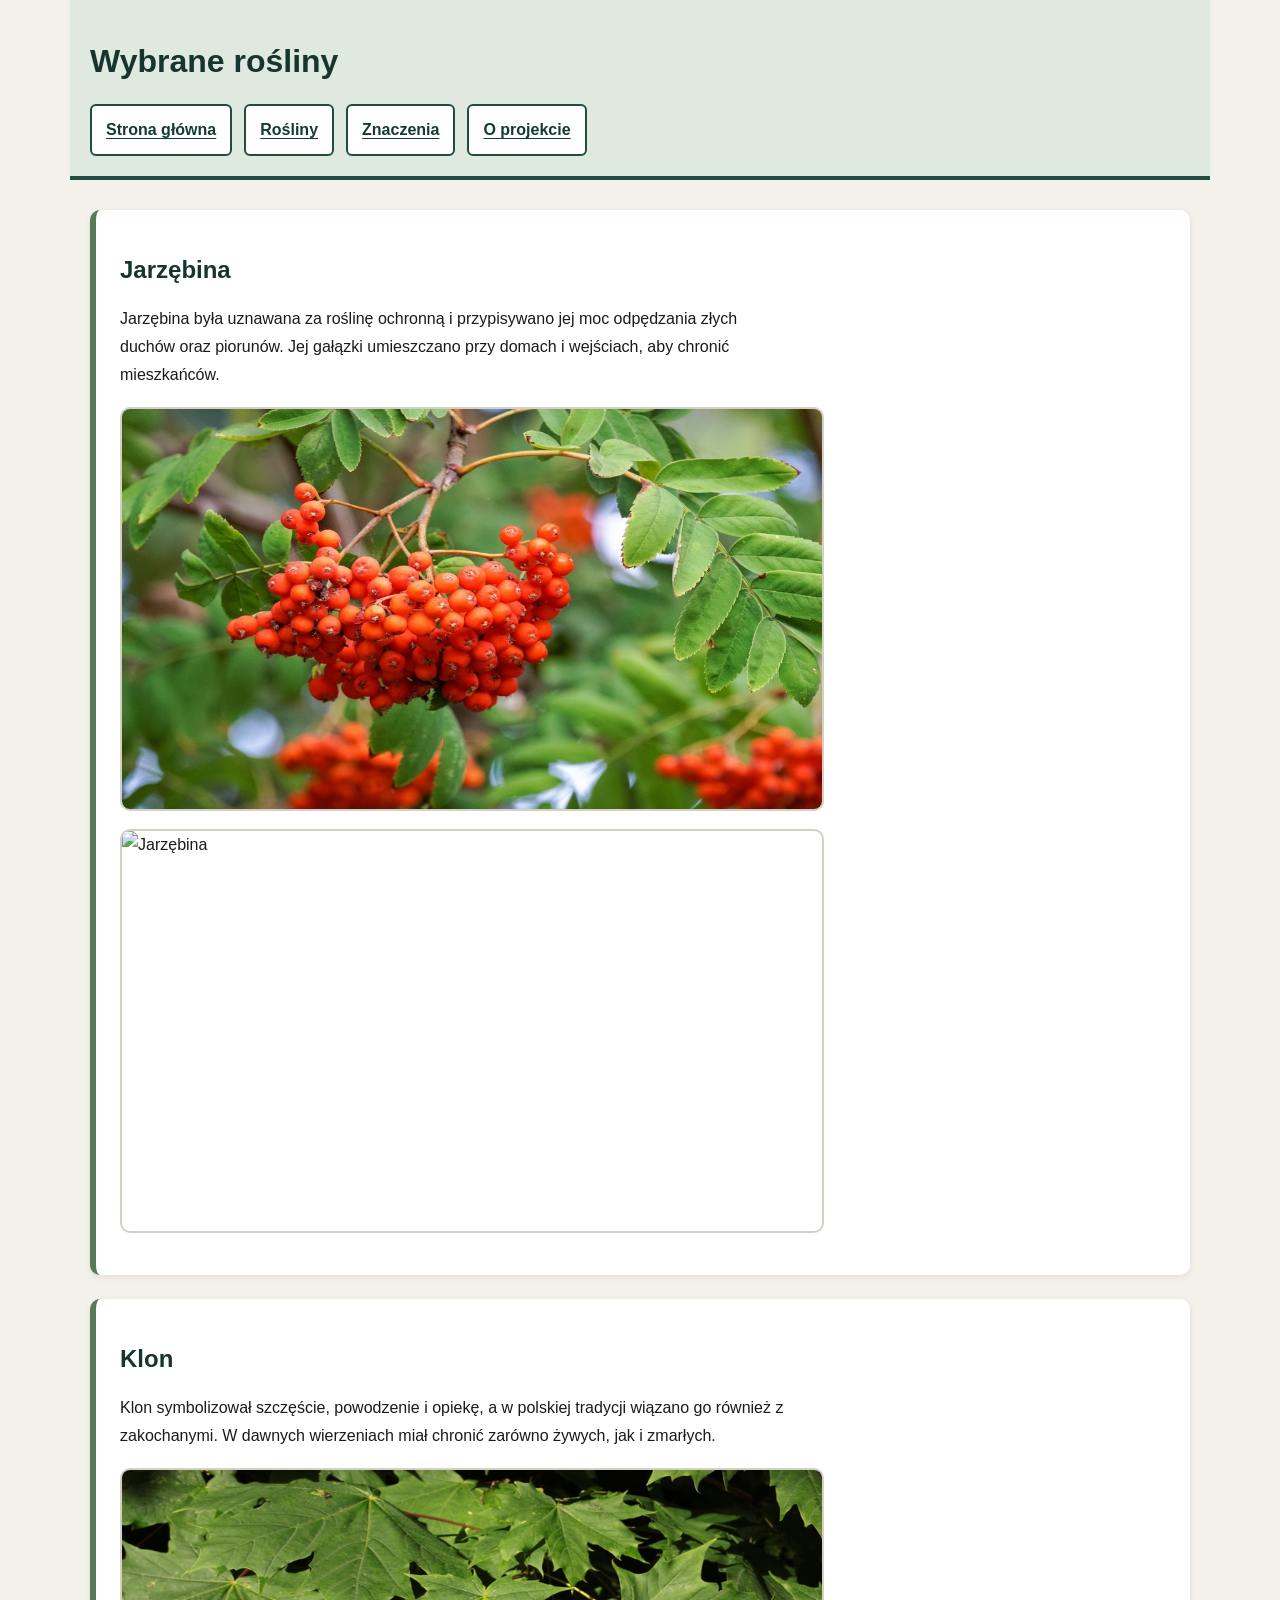
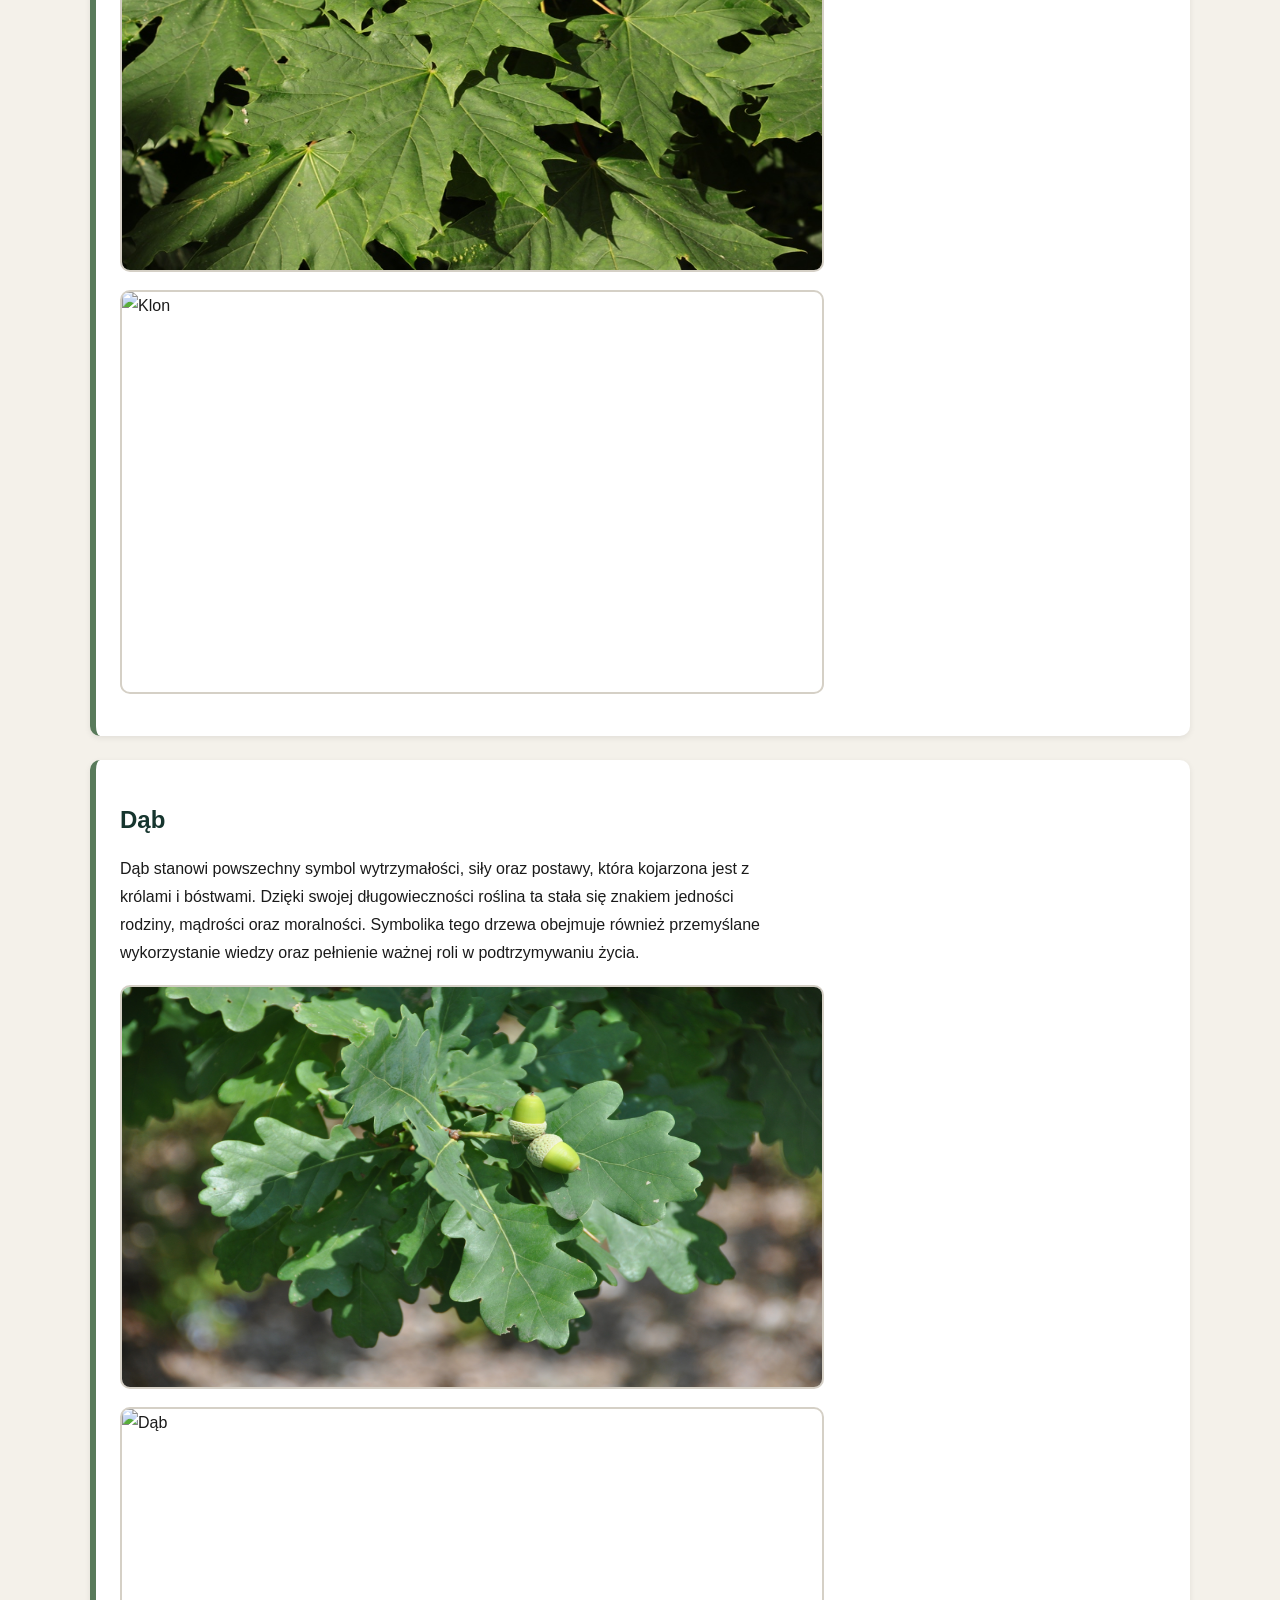
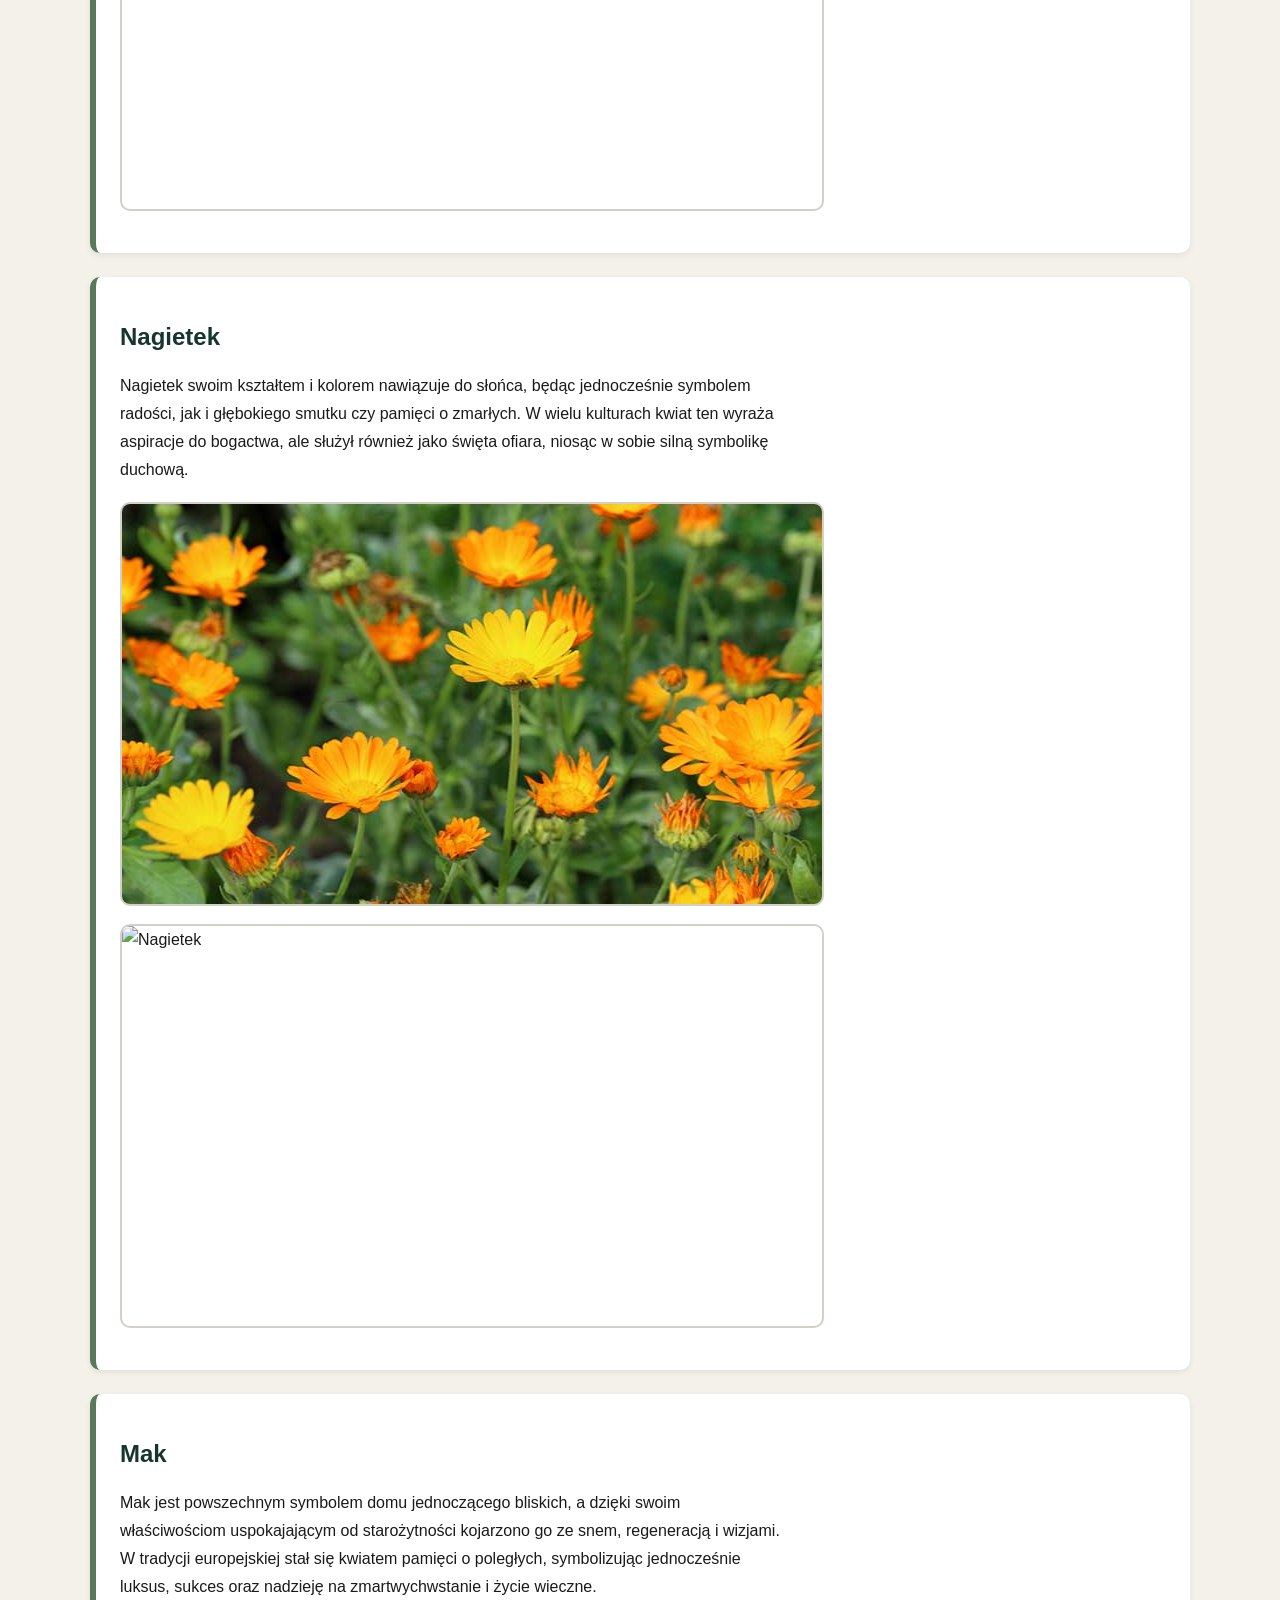
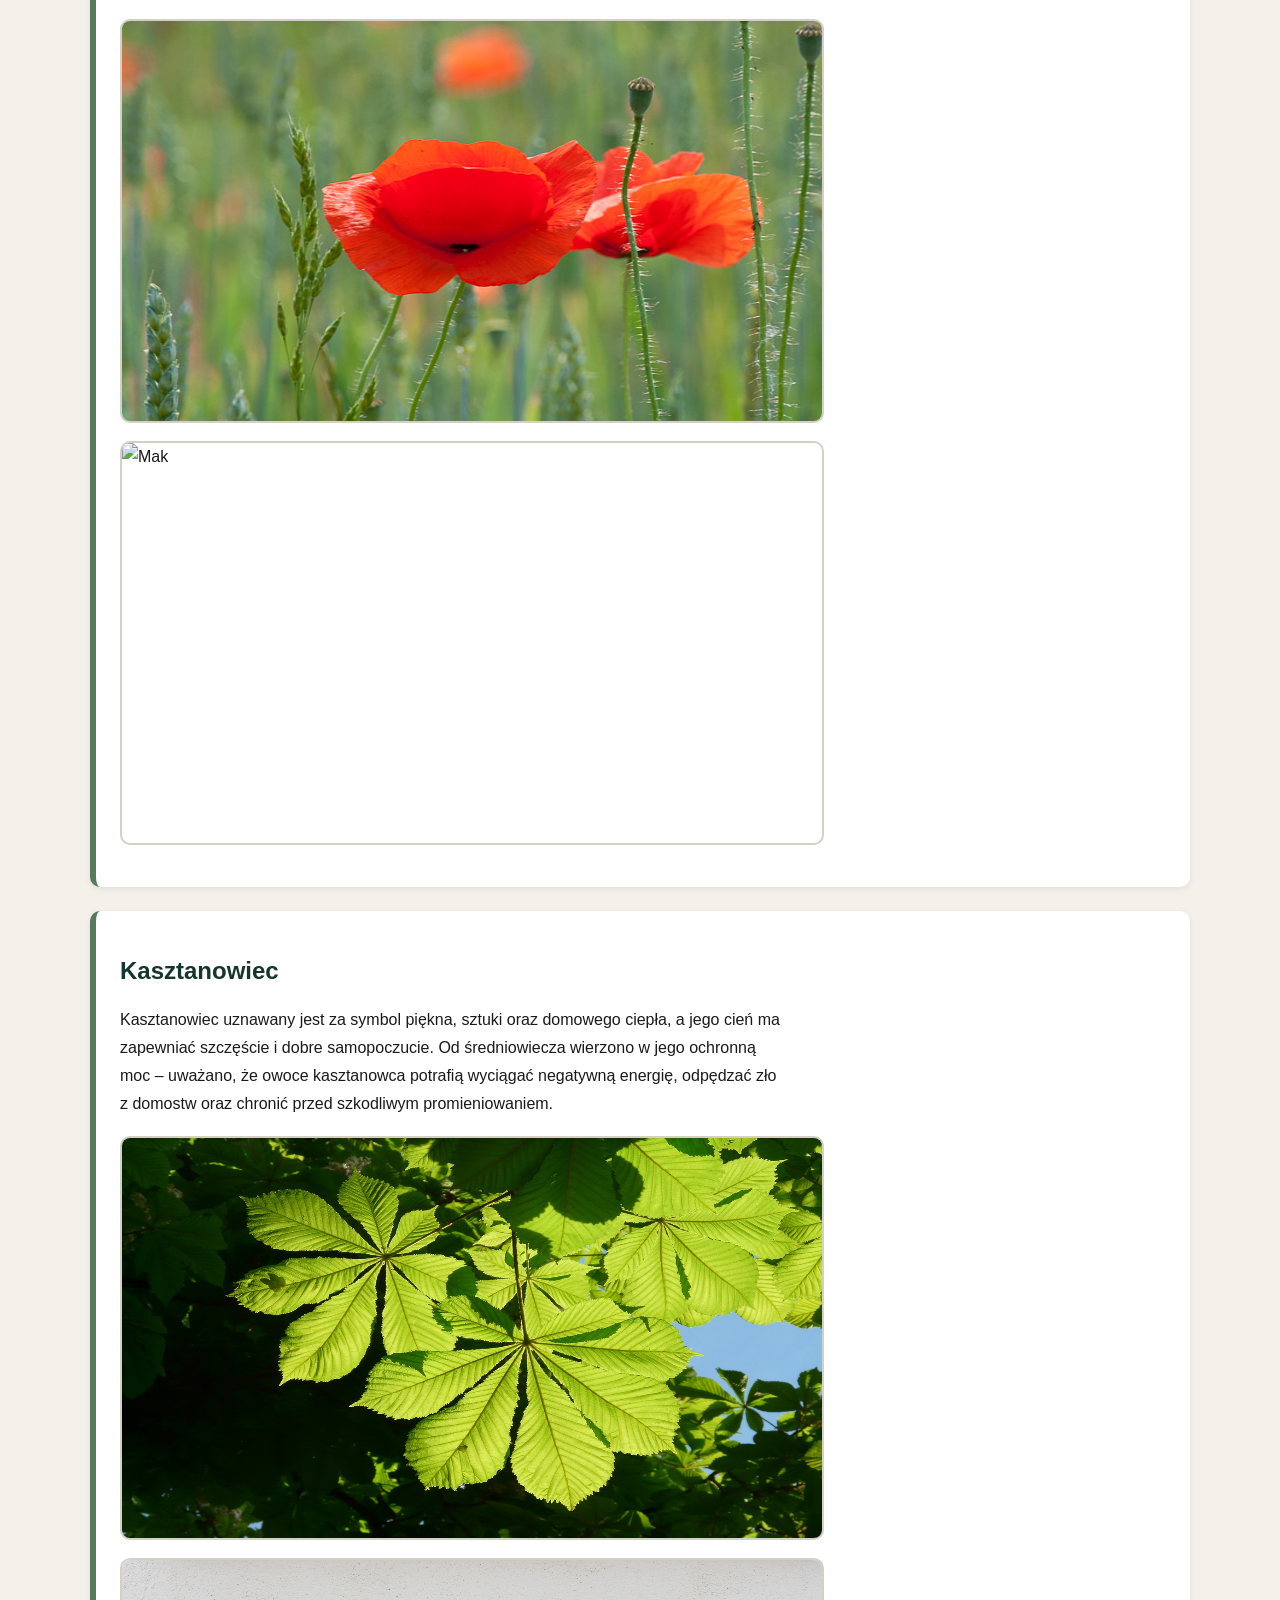
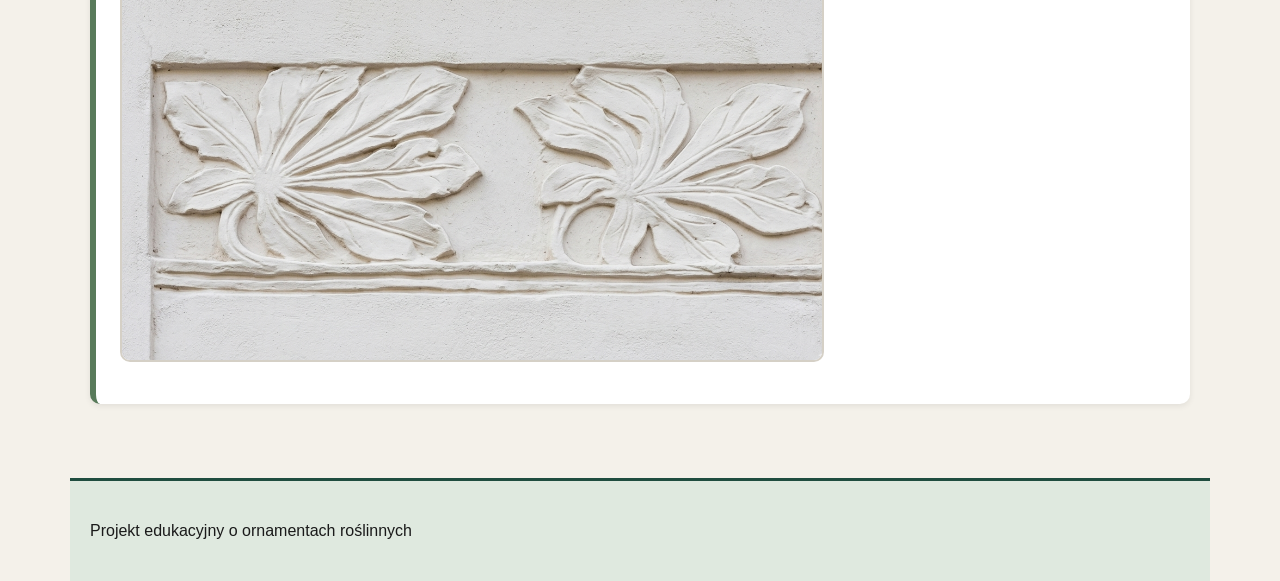
==== commit fcfa8dc5: "Update gatunki.html" ====
--- a/gatunki.html
+++ b/gatunki.html
@@ -47,21 +47,21 @@
       <h2>Nagietek</h2>
       <p>Nagietek swoim kształtem i kolorem nawiązuje do słońca, będąc jednocześnie symbolem radości, jak i głębokiego smutku czy pamięci o zmarłych. W wielu kulturach kwiat ten wyraża aspiracje do bogactwa, ale służył również jako święta ofiara, niosąc w sobie silną symbolikę duchową.</p>
     <img src="nagietek.jpg" alt="Nagietek" style="width:700px;height:400px;">
-      <img src="nagietek_blok.png" alt="Nagietek" style="width:700px;height:400px;">
+     <img src="mak_blok.png" alt="Nagietek" style="width:700px;height:400px;">
     </article>
 
     <article>
       <h2>Mak</h2>
       <p>Mak jest powszechnym symbolem domu jednoczącego bliskich, a dzięki swoim właściwościom uspokajającym od starożytności kojarzono go ze snem, regeneracją i wizjami. W tradycji europejskiej stał się kwiatem pamięci o poległych, symbolizując jednocześnie luksus, sukces oraz nadzieję na zmartwychwstanie i życie wieczne.</p>
     <img src="mak.jpg" alt="Mak" style="width:700px;height:400px;">
-      <img src="mak_blok.png" alt="Mak" style="width:700px;height:400px;">
+      <img src="nagietek_blok.png" alt="Mak" style="width:700px;height:400px;">
     </article>
 
     <article>
       <h2>Kasztanowiec</h2>
       <p>Kasztanowiec uznawany jest za symbol piękna, sztuki oraz domowego ciepła, a jego cień ma zapewniać szczęście i dobre samopoczucie. Od średniowiecza wierzono w jego ochronną moc – uważano, że owoce kasztanowca potrafią wyciągać negatywną energię, odpędzać zło z domostw oraz chronić przed szkodliwym promieniowaniem.</p>
     <img src="kasztanowiec.jpg" alt="Kasztanowiec" style="width:700px;height:400px;">
-      <img src="Kasztanowiec_blok.png" alt="Kasztanowiec" style="width:700px;height:400px;">
+      <img src="kasztanowiec_blok.png" alt="Kasztanowiec" style="width:700px;height:400px;">
     </article>
   </main>
 
--- a/style.css
+++ b/style.css
@@ -1,29 +1,29 @@
 body {
   font-family: Arial, sans-serif;
   font-size: 1rem;
-  line-height: 1.7;
+  line-height: 1.75;
   margin: 0;
-  background-color: #f7f4ed;
-  color: #1f1f1f;
+  background-color: #f4f1ea;
+  color: #1a1a1a;
 }
 
 header,
 main,
 footer {
-  max-width: 1000px;
+  max-width: 1100px;
   margin: 0 auto;
   padding: 20px;
 }
 
 header {
-  background-color: #e6efe6;
-  border-bottom: 3px solid #2f5d50;
+  background-color: #dfe9df;
+  border-bottom: 4px solid #1f4d3f;
 }
 
 h1,
 h2,
 h3 {
-  color: #1f3d36;
+  color: #16352e;
   line-height: 1.3;
 }
 
@@ -32,47 +32,52 @@
   max-width: 75ch;
 }
 
+main {
+  padding-top: 30px;
+  padding-bottom: 30px;
+}
+
 nav ul {
   list-style: none;
   padding: 0;
-  margin: 0;
+  margin: 15px 0 0 0;
   display: flex;
   flex-wrap: wrap;
-  gap: 15px;
-}
-
-nav li {
-  margin: 0;
+  gap: 12px;
 }
 
 nav a {
+  display: inline-block;
+  padding: 10px 14px;
+  background-color: #ffffff;
+  color: #123c33;
   text-decoration: underline;
   text-underline-offset: 0.2em;
-  color: #123c33;
   font-weight: bold;
-  padding: 6px 8px;
-  border-radius: 4px;
-  display: inline-block;
+  border: 2px solid #1f4d3f;
+  border-radius: 6px;
 }
 
 nav a:hover,
 nav a:focus-visible {
-  background-color: #d7eadc;
-  color: #0d2d26;
+  background-color: #cfe3d2;
+  color: #0e2a24;
 }
 
 section,
 article {
   background-color: #ffffff;
-  margin-bottom: 20px;
-  padding: 20px;
+  margin-bottom: 24px;
+  padding: 24px;
   border-left: 6px solid #587a5a;
-  border-radius: 8px;
+  border-radius: 10px;
+  box-shadow: 0 2px 6px rgba(0, 0, 0, 0.08);
 }
 
 footer {
-  background-color: #e6efe6;
+  background-color: #dfe9df;
   margin-top: 20px;
+  border-top: 3px solid #1f4d3f;
 }
 
 .skip-link {
@@ -81,9 +86,10 @@
   top: 0;
   background: #000000;
   color: #ffffff;
-  padding: 10px 14px;
+  padding: 12px 16px;
+  text-decoration: none;
   z-index: 1000;
-  text-decoration: none;
+  border-radius: 6px;
 }
 
 .skip-link:focus,
@@ -97,17 +103,50 @@
 }
 
 a:hover {
-  color: #0d2d26;
+  color: #0e2a24;
 }
 
 a:focus-visible,
 button:focus-visible {
-  outline: 3px solid #000000;
+  outline: 4px solid #000000;
   outline-offset: 3px;
 }
 
+img {
+  display: block;
+  max-width: 100%;
+  height: auto;
+  margin: 18px 0;
+  border-radius: 10px;
+  border: 2px solid #d5d0c6;
+}
+
+figure {
+  margin: 20px 0;
+}
+
+figcaption {
+  font-size: 0.95rem;
+  color: #333333;
+  margin-top: 8px;
+}
+
+.hero-box {
+  background-color: #f8fbf6;
+  border: 2px solid #b5cdb8;
+  padding: 24px;
+  border-radius: 10px;
+}
+
+.note-box {
+  background-color: #f1f7f1;
+  border-left: 5px solid #1f4d3f;
+  padding: 16px;
+  margin-top: 16px;
+}
+
 main ul {
-  padding-left: 20px;
+  padding-left: 22px;
 }
 
 section ul li,
@@ -132,7 +171,8 @@
   }
 
   section,
-  article {
-    padding: 16px;
+  article,
+  .hero-box {
+    padding: 18px;
   }
 }
